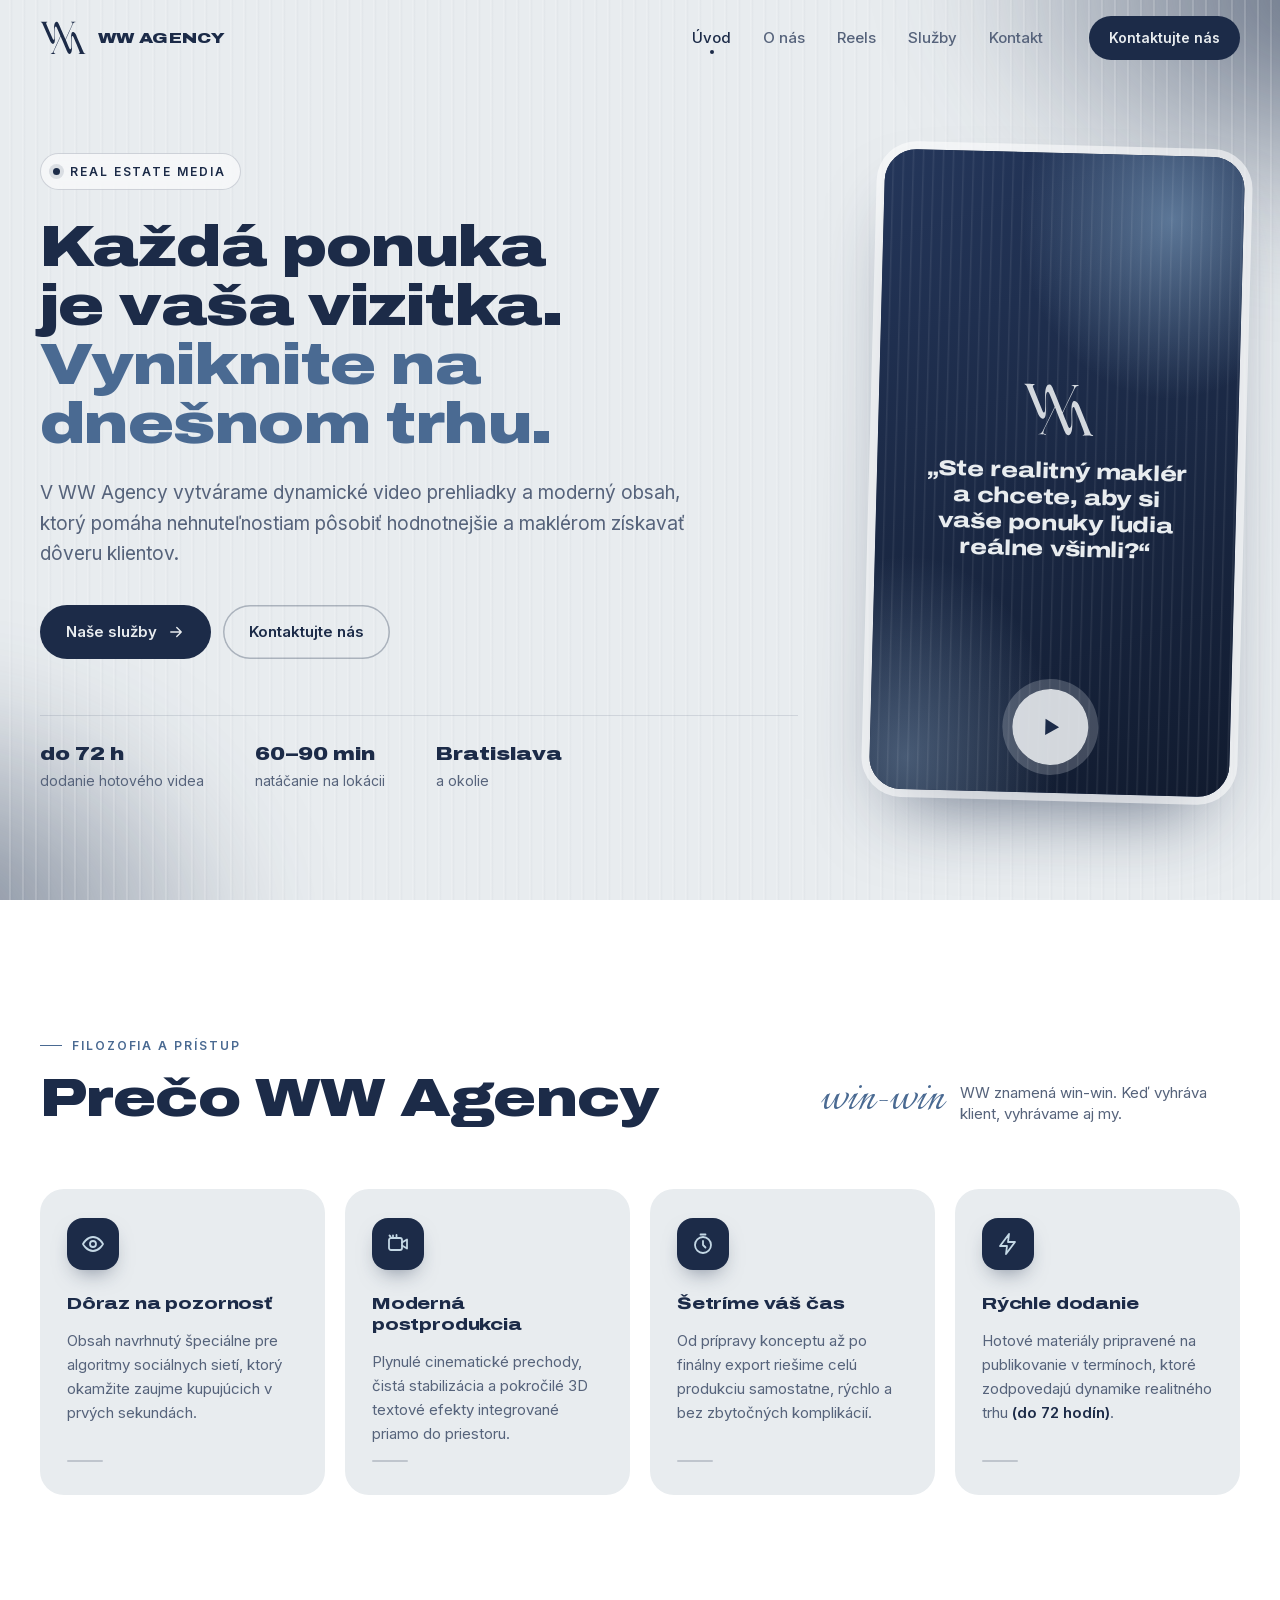
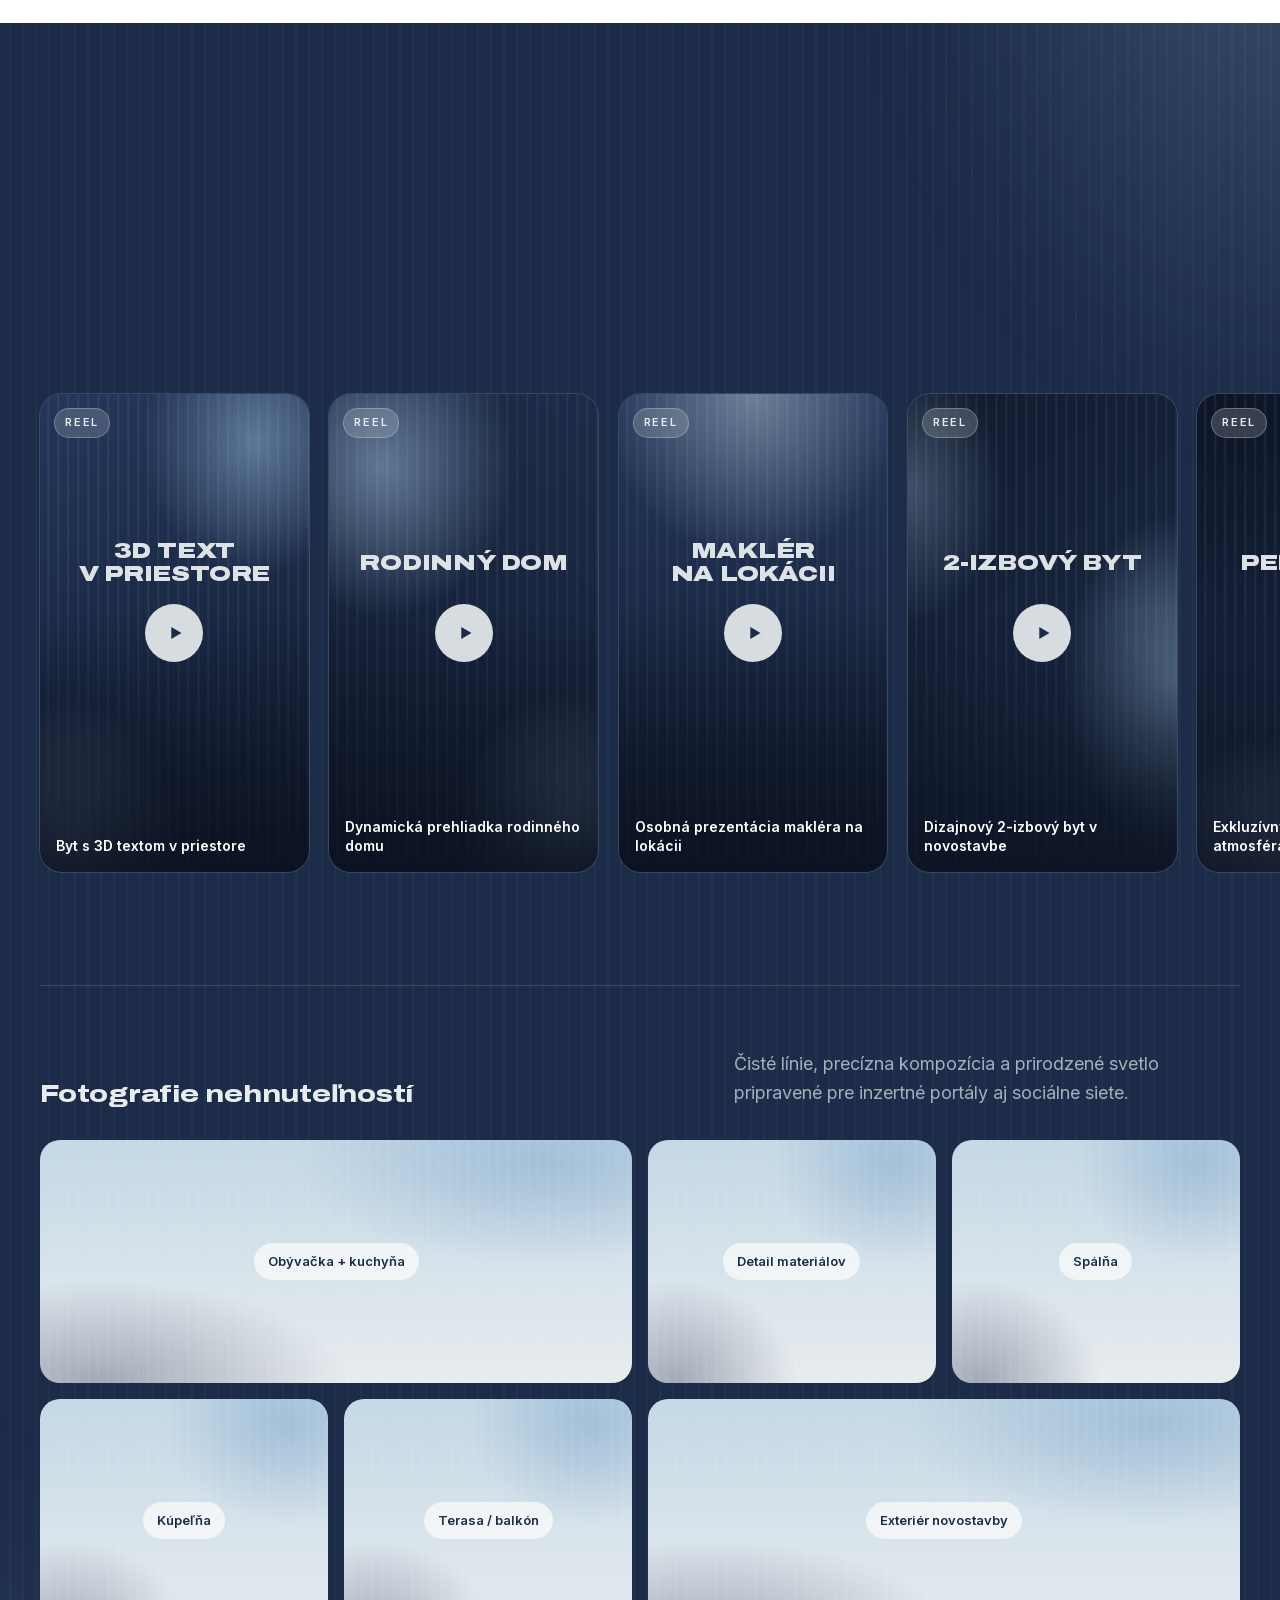
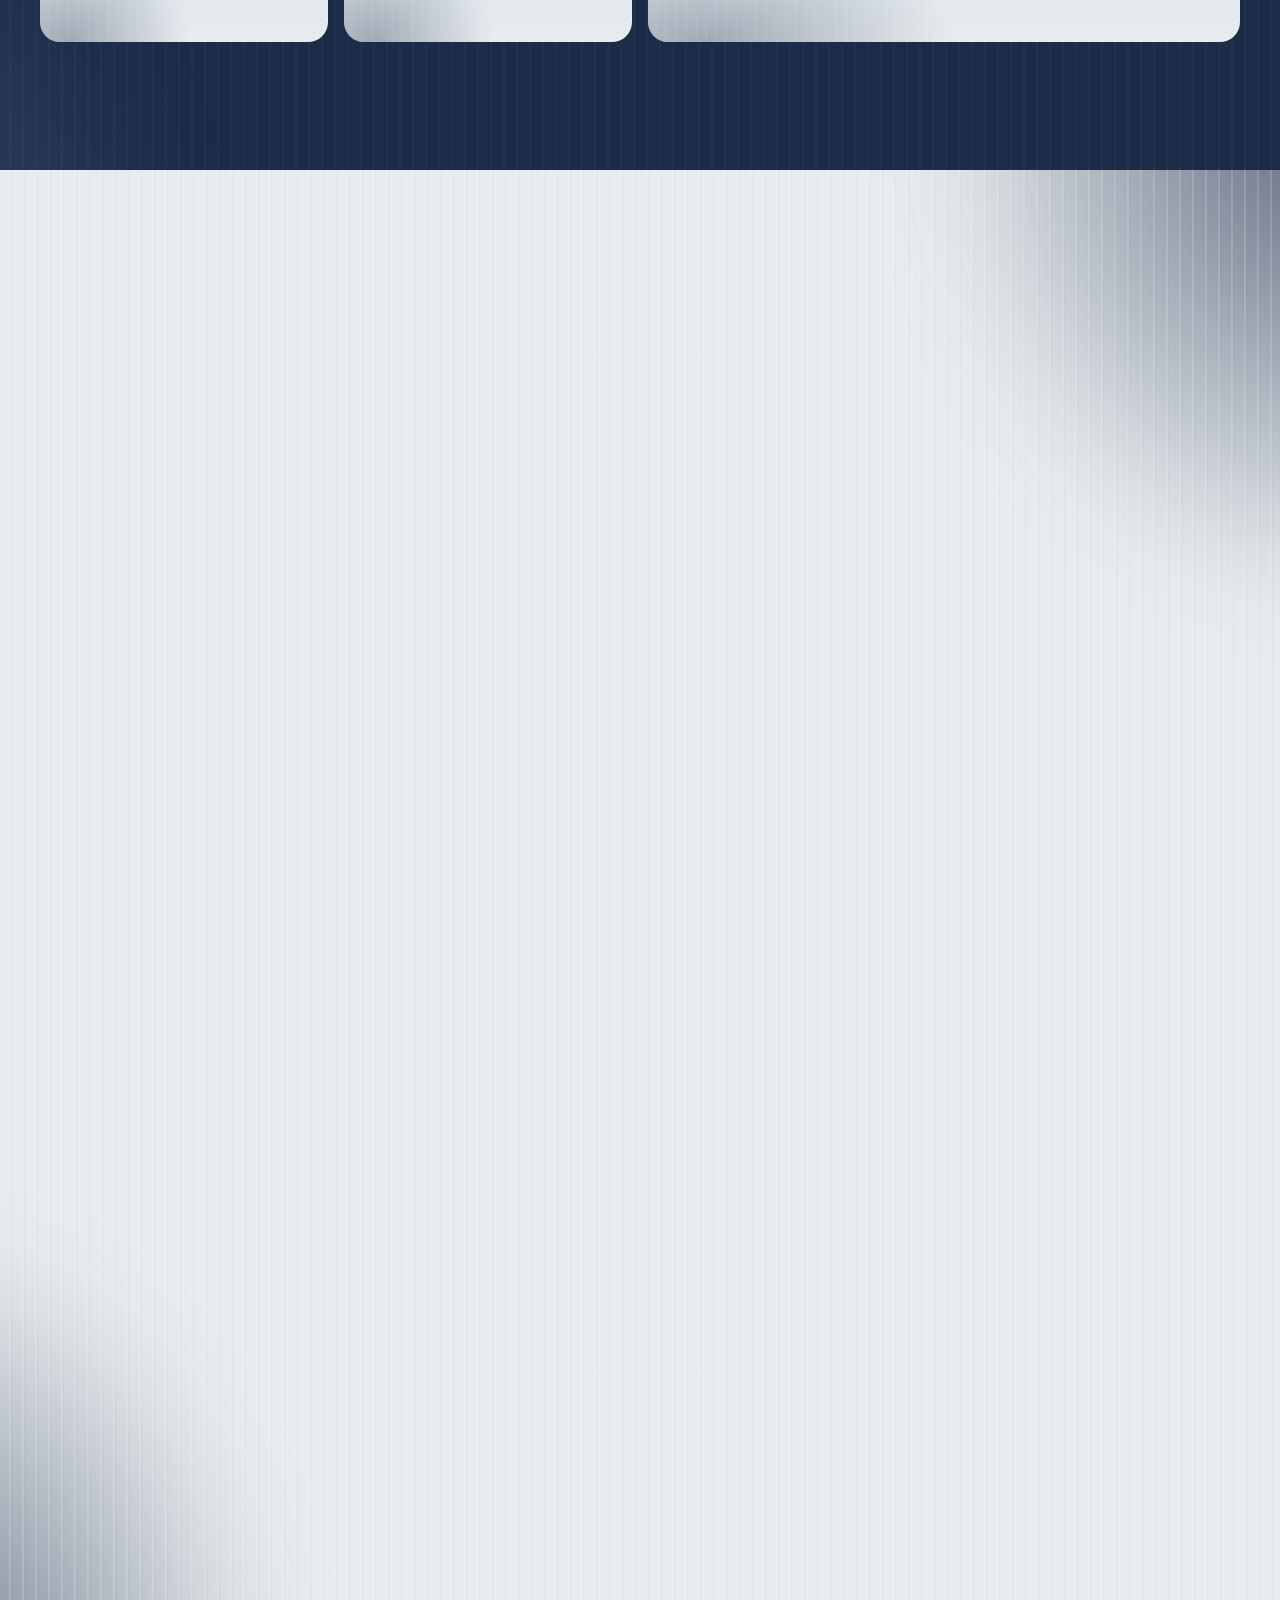
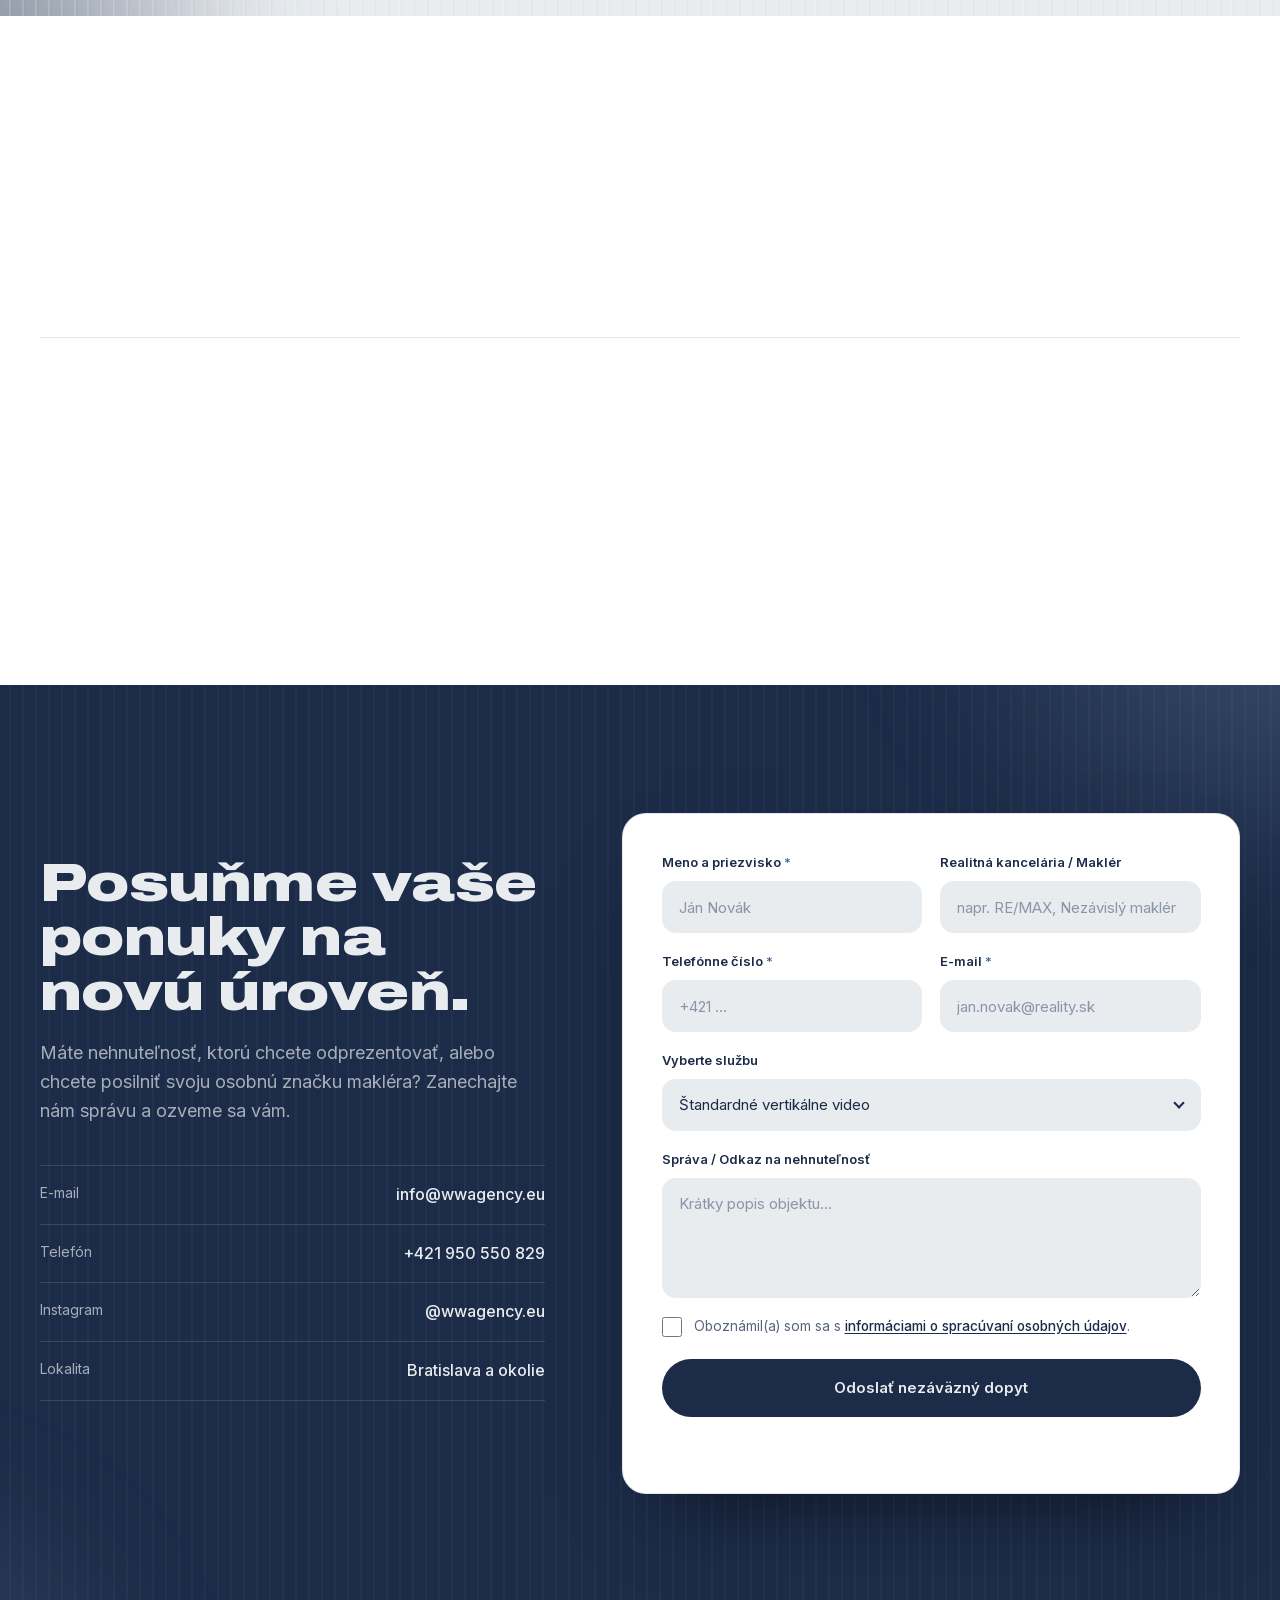
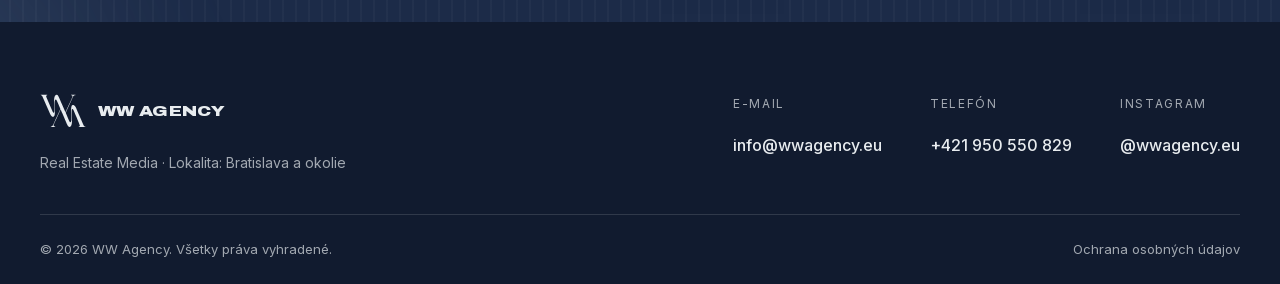
==== public/index.html @ 2aa58a81 "WW Agency website: one-page site for a real estate media studio" ====
<!doctype html>
<html lang="sk">
<head>
  <meta charset="utf-8">
  <meta name="viewport" content="width=device-width, initial-scale=1">
  <title>WW Agency — video prehliadky a fotografie nehnuteľností | Bratislava</title>
  <meta name="description" content="Dynamické vertikálne video prehliadky, Reels a profesionálna fotografia nehnuteľností pre realitných maklérov. Bratislava a okolie, dodanie do 72 hodín.">
  <link rel="canonical" href="https://wwagency.eu/">
  <meta name="theme-color" content="#1C2B48">

  <meta property="og:type" content="website">
  <meta property="og:locale" content="sk_SK">
  <meta property="og:site_name" content="WW Agency">
  <meta property="og:title" content="WW Agency — Real Estate Media">
  <meta property="og:description" content="Každá ponuka je vaša vizitka. Vyniknite na dnešnom trhu.">
  <meta property="og:url" content="https://wwagency.eu/">
  <!-- <meta property="og:image" content="https://wwagency.eu/assets/og-image.jpg"> -->

  <link rel="icon" href="assets/favicon.svg" type="image/svg+xml">

  <link rel="preload" href="fonts/archivo-latin.woff2" as="font" type="font/woff2" crossorigin>
  <link rel="preload" href="fonts/inter-latin.woff2" as="font" type="font/woff2" crossorigin>
  <link rel="stylesheet" href="css/fonts.css">
  <link rel="stylesheet" href="css/style.css">
  <script>document.documentElement.classList.add('js')</script>

  <script type="application/ld+json">
  {
    "@context": "https://schema.org",
    "@type": "ProfessionalService",
    "name": "WW Agency",
    "url": "https://wwagency.eu/",
    "email": "info@wwagency.eu",
    "telephone": "+421950550829",
    "areaServed": "Bratislava a okolie",
    "address": { "@type": "PostalAddress", "addressLocality": "Bratislava", "addressCountry": "SK" },
    "sameAs": ["https://www.instagram.com/wwagency.eu/"]
  }
  </script>
</head>
<body>
  <svg width="0" height="0" style="position:absolute" aria-hidden="true">
    <symbol id="logo" viewBox="158 468 357 262"><path fill="currentColor" d="M162.641 473.192C168.22 473.174 213.149 472.294 215.073 474.163C212.877 478.06 201.959 477.78 206.94 489.64C223.452 528.96 240.158 568.25 257.499 607.213C262.738 618.984 268.389 611.545 269.041 602.915C270.554 574.551 266.311 546.205 267.384 517.805C268.083 504.556 269.143 470.731 289.469 473.455C298.729 474.695 306.418 495.911 309.913 503.665C313.243 511.054 316.631 519.284 319.851 526.77L355.623 609.017C364.058 592.216 371.829 572.255 380.18 554.976C389.331 534.8 399.286 514.95 407.746 494.474C415.758 475.083 403.929 480.107 397.013 475.081L396.892 473.906C398.218 472.768 429.431 472.835 432.842 473.345L433.282 474.652C431.813 478.199 426.139 476.139 422.573 478.61C415.278 483.668 412.351 492.787 408.717 500.674L395.587 529.289C382.895 556.957 369.572 585.27 357.47 613.11C363.589 627.579 369.812 642.001 376.138 656.383C379.644 664.487 382.762 673.152 386.792 680.988C387.665 682.687 388.74 684.427 390.3 685.583C391.296 686.325 392.484 686.704 393.723 686.482C398.639 685.601 400.739 677.339 401.333 673.257C405.312 645.942 392.873 576.62 405.171 557.099C406.726 554.63 408.928 552.713 411.849 552.141C418.816 550.777 426.027 556.933 429.926 562.019C437.83 572.327 443.165 588.026 448.47 600.041L478.553 668.568C484.636 682.652 490.437 696.742 497.046 710.586C501.175 719.233 506.296 717.09 510.812 721.102L510.285 722.795L508.634 723.151C502.635 723.163 460.269 723.648 458.357 722.462L458.131 721.464C459.513 719.56 463.48 719.093 466.201 716.594C467.057 714.702 467.314 713.114 467.193 711.053C466.803 704.356 422.495 602.185 416.634 590.17C415.326 587.489 413.846 584.578 411.572 582.599C406.58 581.869 404.9 588.026 404.622 591.954C402.579 620.864 407.383 649.93 406.2 678.921C405.689 691.451 404.71 713.949 392.864 721.411C385.543 726.024 377.44 720.144 373.869 713.75C367.701 703.439 363.279 691.796 358.489 680.667L331.347 617.402C327.851 609.361 322.084 594.979 318.101 587.592L317.815 587.066C306.381 614.307 292.923 640.711 280.949 667.897C275.577 680.089 264.891 698.715 263.685 712.262C262.935 720.67 274.864 718.416 277.128 720.424L277.17 721.931C275.531 723.572 272.776 723.466 270.622 723.169C265.937 722.521 242.491 724.389 239.901 721.978L240.421 720.646C243.231 718.673 247.341 719.21 249.914 717.89C257.793 713.856 262.466 700.706 265.907 693.116L278.443 665.561L316.378 583.167C308.176 563.45 298.979 543.505 290.574 523.804C288.542 519.041 285.665 510.185 280.169 509.368C259.91 515.89 283.492 619.533 268.797 638.264C262.179 646.696 257.912 646.544 248.685 639.269C238.531 631.269 233.645 615.218 228.278 603.674C209.837 564.022 193.659 523.062 175.076 483.54C172.213 477.444 163.67 478.208 162.641 473.192Z"/></symbol>
  </svg>

  <a class="skip-link" href="#main">Preskočiť na obsah</a>

  <!-- 1. Header -->
  <header class="header" data-header>
    <div class="container header__inner">
      <a class="brand" href="#uvod" aria-label="WW Agency — na začiatok">
        <svg class="brand__mark" aria-hidden="true"><use href="#logo"/></svg>
        <span class="brand__name">WW Agency</span>
      </a>

      <nav class="nav" id="nav" aria-label="Hlavná navigácia" data-nav>
        <ul class="nav__list">
          <li><a class="nav__link" href="#uvod">Úvod</a></li>
          <li><a class="nav__link" href="#o-nas">O nás</a></li>
          <li><a class="nav__link" href="#reels">Reels</a></li>
          <li><a class="nav__link" href="#sluzby">Služby</a></li>
          <li><a class="nav__link" href="#kontakt">Kontakt</a></li>
        </ul>
        <a class="btn btn--primary nav__cta-mobile" href="#kontakt">Kontaktujte nás</a>
      </nav>

      <a class="btn btn--primary btn--sm header__cta" href="#kontakt">Kontaktujte nás</a>

      <button class="burger" type="button" aria-controls="nav" aria-expanded="false" aria-label="Otvoriť menu" data-burger>
        <span></span><span></span>
      </button>
    </div>
  </header>

  <main id="main">

    <!-- 2. Hero + Video -->
    <section class="hero section--glass" id="uvod">
      <div class="container hero__grid">
        <div class="hero__content">
          <span class="badge reveal">Real Estate Media</span>
          <h1 class="hero__title reveal">Každá ponuka je vaša vizitka. <span class="hero__title-accent">Vyniknite na dnešnom trhu.</span></h1>
          <p class="hero__lead reveal">V WW Agency vytvárame dynamické video prehliadky a moderný obsah, ktorý pomáha nehnuteľnostiam pôsobiť hodnotnejšie a maklérom získavať dôveru klientov.</p>
          <div class="hero__actions reveal">
            <a class="btn btn--primary" href="#sluzby">Naše služby
              <svg class="btn__icon" viewBox="0 0 24 24" aria-hidden="true"><path d="M5 12h14M13 6l6 6-6 6"/></svg>
            </a>
            <a class="btn btn--ghost" href="#kontakt">Kontaktujte nás</a>
          </div>
          <ul class="hero__facts reveal">
            <li><strong>do 72 h</strong><span>dodanie hotového videa</span></li>
            <li><strong>60–90 min</strong><span>natáčanie na lokácii</span></li>
            <li><strong>Bratislava</strong><span>a okolie</span></li>
          </ul>
        </div>

        <div class="hero__media reveal">
          <div class="phone-frame" data-hero-video>
            <!-- Vložte hotové video: assets/video/hero.mp4 (+ obrázok assets/video/hero-poster.jpg) -->
            <video class="phone-frame__video" src="assets/video/hero.mp4" poster="assets/video/hero-poster.jpg" playsinline loop muted preload="metadata"></video>
            <div class="phone-frame__placeholder ph ph--dark" aria-hidden="true">
              <svg class="ph__logo"><use href="#logo"/></svg>
              <p class="ph__hook">„Ste realitný maklér a chcete, aby si vaše ponuky ľudia reálne všimli?“</p>
            </div>
            <button class="play-btn" type="button" aria-label="Prehrať video" data-play>
              <svg viewBox="0 0 24 24" aria-hidden="true"><path class="i-play" d="M8 5.5v13l11-6.5z"/><path class="i-pause" d="M7 5h3.5v14H7zM13.5 5H17v14h-3.5z"/></svg>
            </button>
            <button class="sound-btn" type="button" aria-label="Zapnúť zvuk" aria-pressed="false" data-sound>
              <svg viewBox="0 0 24 24" aria-hidden="true"><path d="M4 9.5h3.5L12 5.5v13l-4.5-4H4z"/><path class="i-on" d="M15.5 9a4 4 0 0 1 0 6M18 6.5a7.5 7.5 0 0 1 0 11"/><path class="i-off" d="M16 9.5l5 5M21 9.5l-5 5"/></svg>
              <span class="sound-btn__label">Zvuk</span>
            </button>
          </div>
        </div>
      </div>
    </section>

    <!-- 3. Prečo WW Agency -->
    <section class="section why" id="o-nas">
      <div class="container">
        <div class="section-head section-head--split">
          <div>
            <span class="eyebrow reveal">Filozofia a prístup</span>
            <h2 class="h2 reveal">Prečo WW Agency</h2>
          </div>
          <p class="why__motto reveal"><span class="script">win-win</span> WW znamená win-win. Keď vyhráva klient, vyhrávame aj my.</p>
        </div>

        <div class="why__grid">
          <article class="card why-card reveal">
            <span class="icon-tile" aria-hidden="true">
              <svg viewBox="0 0 24 24"><path d="M2 12s3.6-7 10-7 10 7 10 7-3.6 7-10 7S2 12 2 12z"/><circle cx="12" cy="12" r="3"/></svg>
            </span>
            <h3 class="h4">Dôraz na pozornosť</h3>
            <p>Obsah navrhnutý špeciálne pre algoritmy sociálnych sietí, ktorý okamžite zaujme kupujúcich v prvých sekundách.</p>
          </article>
          <article class="card why-card reveal">
            <span class="icon-tile" aria-hidden="true">
              <svg viewBox="0 0 24 24"><rect x="3" y="6" width="13" height="12" rx="2"/><path d="M16 10.5l5-3v9l-5-3"/><path d="M7 3.5v1M10.5 3v1.5M3.5 3.5l1 1"/></svg>
            </span>
            <h3 class="h4">Moderná postprodukcia</h3>
            <p>Plynulé cinematické prechody, čistá stabilizácia a pokročilé 3D textové efekty integrované priamo do priestoru.</p>
          </article>
          <article class="card why-card reveal">
            <span class="icon-tile" aria-hidden="true">
              <svg viewBox="0 0 24 24"><circle cx="12" cy="13" r="8"/><path d="M12 9v4l2.5 2.5M9.5 2.5h5"/></svg>
            </span>
            <h3 class="h4">Šetríme váš čas</h3>
            <p>Od prípravy konceptu až po finálny export riešime celú produkciu samostatne, rýchlo a bez zbytočných komplikácií.</p>
          </article>
          <article class="card why-card reveal">
            <span class="icon-tile" aria-hidden="true">
              <svg viewBox="0 0 24 24"><path d="M13 2 4 14h7l-1 8 9-12h-7z"/></svg>
            </span>
            <h3 class="h4">Rýchle dodanie</h3>
            <p>Hotové materiály pripravené na publikovanie v termínoch, ktoré zodpovedajú dynamike realitného trhu <strong>(do&nbsp;72&nbsp;hodín)</strong>.</p>
          </article>
        </div>
      </div>
    </section>

    <!-- 4. Ukážky prác: Reels + Fotografie -->
    <section class="section section--dark works" id="reels">
      <div class="container">
        <div class="section-head section-head--split">
          <div>
            <span class="eyebrow reveal">Ukážky prác</span>
            <h2 class="h2 reveal">Reels</h2>
            <p class="lead reveal">Krátke vertikálne formáty pre Instagram, TikTok a YouTube Shorts, ktoré generujú reálne zhliadnutia a dopyty.</p>
          </div>
          <div class="carousel-ctrl reveal">
            <span class="carousel-ctrl__count" aria-live="polite"><b data-reel-current>01</b> / <span data-reel-total>05</span></span>
            <button class="round-btn" type="button" aria-label="Predchádzajúce video" data-reel-prev>
              <svg viewBox="0 0 24 24" aria-hidden="true"><path d="M15 6l-6 6 6 6"/></svg>
            </button>
            <button class="round-btn" type="button" aria-label="Ďalšie video" data-reel-next>
              <svg viewBox="0 0 24 24" aria-hidden="true"><path d="M9 6l6 6-6 6"/></svg>
            </button>
          </div>
        </div>
      </div>

      <!-- Video: assets/reels/reel-N.mp4, náhľad: assets/reels/reel-N.jpg -->
      <div class="reels" data-reels>
        <ul class="reels__track" data-reel-track>
          <li class="reel">
            <button class="reel__btn" type="button" data-video="assets/reels/reel-1.mp4" data-title="Byt s 3D textom v priestore">
              <img class="reel__img media-img" src="assets/reels/reel-1.jpg" alt="" loading="lazy">
              <span class="ph ph--dark ph--v1" aria-hidden="true"><span class="ph__title">3D text v&nbsp;priestore</span></span>
              <span class="reel__badge">Reel</span>
              <span class="reel__play" aria-hidden="true"><svg viewBox="0 0 24 24"><path d="M8 5.5v13l11-6.5z"/></svg></span>
              <span class="reel__title">Byt s 3D textom v priestore</span>
            </button>
          </li>
          <li class="reel">
            <button class="reel__btn" type="button" data-video="assets/reels/reel-2.mp4" data-title="Dynamická prehliadka rodinného domu">
              <img class="reel__img media-img" src="assets/reels/reel-2.jpg" alt="" loading="lazy">
              <span class="ph ph--dark ph--v2" aria-hidden="true"><span class="ph__title">Rodinný dom</span></span>
              <span class="reel__badge">Reel</span>
              <span class="reel__play" aria-hidden="true"><svg viewBox="0 0 24 24"><path d="M8 5.5v13l11-6.5z"/></svg></span>
              <span class="reel__title">Dynamická prehliadka rodinného domu</span>
            </button>
          </li>
          <li class="reel">
            <button class="reel__btn" type="button" data-video="assets/reels/reel-3.mp4" data-title="Osobná prezentácia makléra na lokácii">
              <img class="reel__img media-img" src="assets/reels/reel-3.jpg" alt="" loading="lazy">
              <span class="ph ph--dark ph--v3" aria-hidden="true"><span class="ph__title">Maklér na lokácii</span></span>
              <span class="reel__badge">Reel</span>
              <span class="reel__play" aria-hidden="true"><svg viewBox="0 0 24 24"><path d="M8 5.5v13l11-6.5z"/></svg></span>
              <span class="reel__title">Osobná prezentácia makléra na lokácii</span>
            </button>
          </li>
          <li class="reel">
            <button class="reel__btn" type="button" data-video="assets/reels/reel-4.mp4" data-title="Dizajnový 2-izbový byt v novostavbe">
              <img class="reel__img media-img" src="assets/reels/reel-4.jpg" alt="" loading="lazy">
              <span class="ph ph--dark ph--v4" aria-hidden="true"><span class="ph__title">2-izbový byt</span></span>
              <span class="reel__badge">Reel</span>
              <span class="reel__play" aria-hidden="true"><svg viewBox="0 0 24 24"><path d="M8 5.5v13l11-6.5z"/></svg></span>
              <span class="reel__title">Dizajnový 2-izbový byt v novostavbe</span>
            </button>
          </li>
          <li class="reel">
            <button class="reel__btn" type="button" data-video="assets/reels/reel-5.mp4" data-title="Exkluzívny penthouse — večerná atmosféra">
              <img class="reel__img media-img" src="assets/reels/reel-5.jpg" alt="" loading="lazy">
              <span class="ph ph--dark ph--v5" aria-hidden="true"><span class="ph__title">Penthouse</span></span>
              <span class="reel__badge">Reel</span>
              <span class="reel__play" aria-hidden="true"><svg viewBox="0 0 24 24"><path d="M8 5.5v13l11-6.5z"/></svg></span>
              <span class="reel__title">Exkluzívny penthouse — večerná atmosféra</span>
            </button>
          </li>
        </ul>
      </div>

      <div class="container">
        <div class="photos" id="fotografie">
          <div class="photos__head">
            <h3 class="h3 reveal">Fotografie nehnuteľností</h3>
            <p class="lead reveal">Čisté línie, precízna kompozícia a prirodzené svetlo pripravené pre inzertné portály aj sociálne siete.</p>
          </div>

          <!-- Fotky: assets/photos/photo-N.jpg -->
          <ul class="photos__grid">
            <li class="photo photo--wide reveal">
              <button class="photo__btn" type="button" data-photo="0" aria-label="Zväčšiť: Obývačka spojená s kuchyňou">
                <img class="media-img" src="assets/photos/photo-1.jpg" alt="Otvorená obývačka spojená s kuchyňou" loading="lazy">
                <span class="ph ph--light" aria-hidden="true"><span class="ph__label">Obývačka + kuchyňa</span></span>
              </button>
            </li>
            <li class="photo reveal">
              <button class="photo__btn" type="button" data-photo="1" aria-label="Zväčšiť: Detail prémiových materiálov">
                <img class="media-img" src="assets/photos/photo-2.jpg" alt="Detail prémiových materiálov — kuchynská doska, dizajnová batéria" loading="lazy">
                <span class="ph ph--light" aria-hidden="true"><span class="ph__label">Detail materiálov</span></span>
              </button>
            </li>
            <li class="photo reveal">
              <button class="photo__btn" type="button" data-photo="2" aria-label="Zväčšiť: Spálňa">
                <img class="media-img" src="assets/photos/photo-3.jpg" alt="Spálňa s mäkkým večerným svetlom" loading="lazy">
                <span class="ph ph--light" aria-hidden="true"><span class="ph__label">Spálňa</span></span>
              </button>
            </li>
            <li class="photo reveal">
              <button class="photo__btn" type="button" data-photo="3" aria-label="Zväčšiť: Kúpeľňa">
                <img class="media-img" src="assets/photos/photo-4.jpg" alt="Kúpeľňa s dôrazom na čistotu a atmosféru" loading="lazy">
                <span class="ph ph--light" aria-hidden="true"><span class="ph__label">Kúpeľňa</span></span>
              </button>
            </li>
            <li class="photo reveal">
              <button class="photo__btn" type="button" data-photo="4" aria-label="Zväčšiť: Terasa s výhľadom">
                <img class="media-img" src="assets/photos/photo-5.jpg" alt="Terasa s výhľadom na okolie" loading="lazy">
                <span class="ph ph--light" aria-hidden="true"><span class="ph__label">Terasa / balkón</span></span>
              </button>
            </li>
            <li class="photo photo--wide reveal">
              <button class="photo__btn" type="button" data-photo="5" aria-label="Zväčšiť: Exteriér novostavby">
                <img class="media-img" src="assets/photos/photo-6.jpg" alt="Exteriér a architektúra novostavby" loading="lazy">
                <span class="ph ph--light" aria-hidden="true"><span class="ph__label">Exteriér novostavby</span></span>
              </button>
            </li>
          </ul>
        </div>
      </div>
    </section>

    <!-- 5. Naše služby -->
    <section class="section section--glass services" id="sluzby">
      <div class="container">
        <div class="section-head">
          <span class="eyebrow reveal">Služby</span>
          <h2 class="h2 reveal">Naše služby</h2>
        </div>

        <div class="services__grid">
          <article class="card service reveal">
            <div class="service__top">
              <span class="service__num">01</span>
              <h3 class="h3">Štandardné vertikálne video</h3>
            </div>
            <p class="service__fit"><span>Vhodné pre</span> Menšie byty, 1- až 3-izbové nehnuteľnosti, štartovacie bývanie a rýchly predaj.</p>
            <p>Svieža, plynulá a moderná video prehliadka vo vertikálnom formáte. Zameriavame sa na čisté zábery, prirodzené svetlo a dynamický strih, ktorý priestor ukáže prehľadne a bez zbytočného naťahovania. Skvelá voľba pre pravidelný obsah a rýchle zaujatie záujemcov na sociálnych sieťach (Reels / Shorts / TikTok).</p>
            <p class="service__result"><span>Výsledok</span> Jasná, profesionálna prezentácia, ktorá pôsobí podstatne lepšie ako bežné video z telefónu.</p>
            <a class="service__cta" href="#kontakt" data-service="Štandardné vertikálne video">Mám záujem
              <svg viewBox="0 0 24 24" aria-hidden="true"><path d="M5 12h14M13 6l6 6-6 6"/></svg>
            </a>
          </article>

          <article class="card service service--featured reveal">
            <div class="service__top">
              <span class="service__num">02</span>
              <h3 class="h3">Premium vertikálne video</h3>
            </div>
            <p class="service__fit"><span>Vhodné pre</span> Prémiové byty, rodinné domy, novostavby, vily a dizajnové nehnuteľnosti, ktoré potrebujú vyniknúť.</p>
            <p>Prezentácia novej generácie pre objekty, kde rozhoduje atmosféra, detail a silný prvý dojem. Kladieme dôraz na precíznu filmovú kompozíciu, prácu so svetlom a pokročilú postprodukciu, ktorá prirodzene zvýrazní architektúru aj hodnotné materiály. Výsledkom nie je len obyčajná prehliadka izieb, ale ucelený vizuálny zážitok, ktorý v divákovi vyvolá emóciu a pocit prémiového bývania.</p>
            <p class="service__result"><span>Výsledok</span> Vizuál, ktorý okamžite zvyšuje vnímanú hodnotu samotnej nehnuteľnosti a posilňuje vašu povesť makléra, ktorý predáva na najvyššej úrovni.</p>
            <a class="service__cta" href="#kontakt" data-service="Premium vertikálne video s 3D efektmi">Mám záujem
              <svg viewBox="0 0 24 24" aria-hidden="true"><path d="M5 12h14M13 6l6 6-6 6"/></svg>
            </a>
          </article>

          <article class="card service reveal">
            <div class="service__top">
              <span class="service__num">03</span>
              <h3 class="h3">Profesionálna fotografia nehnuteľností</h3>
            </div>
            <p>Prvý kontakt záujemcu s vašou ponukou prebieha cez fotografie. Dbáme na čisté línie, prirodzené svetlo a reálne farby, vďaka ktorým priestor pôsobí vzdušne, priestranne a lákavo. Zábery cielene vyzdvihujú prednosti dispozície, zastavia pozornosť pri scrollovaní na inzertných portáloch a motivujú záujemcov dohodnúť si osobnú obhliadku.</p>
            <a class="service__cta" href="#kontakt" data-service="Profesionálna fotografia">Mám záujem
              <svg viewBox="0 0 24 24" aria-hidden="true"><path d="M5 12h14M13 6l6 6-6 6"/></svg>
            </a>
          </article>

          <article class="card service reveal">
            <div class="service__top">
              <span class="service__num">04</span>
              <h3 class="h3">Osobná prezentácia a branding makléra</h3>
            </div>
            <p>Ľudia nekupujú nehnuteľnosti len na základe parametrov, ale vyberajú si človeka, ktorému dôverujú. Vytvárame promo videá a moderné expertné Reels, ktoré zrozumiteľne ukazujú vaše skúsenosti, výsledky a profesionálny prístup k práci. Pomôžeme vám s témami, štruktúrou aj prirodzeným vystupovaním pred kamerou tak, aby si vás majitelia zapamätali a sami vás oslovovali s predajom.</p>
            <a class="service__cta" href="#kontakt" data-service="Osobná prezentácia makléra">Mám záujem
              <svg viewBox="0 0 24 24" aria-hidden="true"><path d="M5 12h14M13 6l6 6-6 6"/></svg>
            </a>
          </article>
        </div>
      </div>
    </section>

    <!-- 6. Ako prebieha spolupráca -->
    <section class="section process" id="spolupraca">
      <div class="container">
        <div class="section-head">
          <span class="eyebrow reveal">3 jednoduché kroky</span>
          <h2 class="h2 reveal">Ako prebieha spolupráca</h2>
        </div>

        <ol class="steps">
          <li class="step reveal">
            <span class="step__num">01</span>
            <h3 class="h4">Dohodnutie termínu a&nbsp;konceptu</h3>
            <p>Prejdeme základné informácie o nehnuteľnosti a vyberieme najvhodnejší formát videa.</p>
          </li>
          <li class="step reveal">
            <span class="step__num">02</span>
            <h3 class="h4">Rýchle natáčanie na lokácii</h3>
            <p>Na mieste pracujeme samostatne a efektívne s profesionálnou technikou. Bežné natáčanie trvá približne 60–90 minút.</p>
            <span class="chip">60–90 min</span>
          </li>
          <li class="step reveal">
            <span class="step__num">03</span>
            <h3 class="h4">Dodanie hotových výstupov</h3>
            <p>Do 72 hodín vám odošleme hotové video pripravené na okamžité zverejnenie na sociálnych sieťach a inzertných portáloch.</p>
            <span class="chip">do 72 h</span>
          </li>
        </ol>
      </div>
    </section>

    <!-- 7. Kontaktný formulár -->
    <section class="section section--dark contact" id="kontakt">
      <div class="container contact__grid">
        <div class="contact__intro">
          <span class="eyebrow reveal">Kontakt</span>
          <h2 class="h2 reveal">Posuňme vaše ponuky na novú úroveň.</h2>
          <p class="lead reveal">Máte nehnuteľnosť, ktorú chcete odprezentovať, alebo chcete posilniť svoju osobnú značku makléra? Zanechajte nám správu a ozveme sa vám.</p>

          <ul class="contact__direct reveal">
            <li><span>E-mail</span><a href="mailto:info@wwagency.eu">info@wwagency.eu</a></li>
            <li><span>Telefón</span><a href="tel:+421950550829">+421 950 550 829</a></li>
            <li><span>Instagram</span><a href="https://www.instagram.com/wwagency.eu/" target="_blank" rel="noopener">@wwagency.eu</a></li>
            <li><span>Lokalita</span>Bratislava a okolie</li>
          </ul>
        </div>

        <!--
          Odosielanie dopytov na e-mail cez Web3Forms:
          1) na https://web3forms.com zadajte e-mail, kam majú chodiť dopyty → príde vám Access Key
          2) vložte ho do data-access-key nižšie (kľúč je verejný, môže byť v HTML)
          Formspree: data-endpoint="https://formspree.io/f/VAS_ID", data-access-key nechajte prázdny.
          Kým kľúč chýba, tlačidlo otvorí e-mailový klient (data-mailto).
        -->
        <form class="form card reveal" data-form
              data-endpoint="https://api.web3forms.com/submit"
              data-access-key="29cfa54d-c68b-4e38-aece-8c58d4092453"
              data-mailto="info@wwagency.eu" novalidate>
          <!-- ochrana proti spamu (botom), ľudia pole nevidia -->
          <input class="hp" type="checkbox" name="botcheck" tabindex="-1" autocomplete="off" aria-hidden="true">
          <div class="form__row">
            <label class="field">
              <span class="field__label">Meno a priezvisko <i aria-hidden="true">*</i></span>
              <input type="text" name="meno" placeholder="Ján Novák" autocomplete="name" required>
              <span class="field__error">Zadajte meno a priezvisko.</span>
            </label>
            <label class="field">
              <span class="field__label">Realitná kancelária / Maklér</span>
              <input type="text" name="kancelaria" placeholder="napr. RE/MAX, Nezávislý maklér" autocomplete="organization">
            </label>
          </div>
          <div class="form__row">
            <label class="field">
              <span class="field__label">Telefónne číslo <i aria-hidden="true">*</i></span>
              <input type="tel" name="telefon" placeholder="+421 ..." autocomplete="tel" required pattern="[0-9+ \(\)\-]{9,}">
              <span class="field__error">Zadajte platné telefónne číslo.</span>
            </label>
            <label class="field">
              <span class="field__label">E-mail <i aria-hidden="true">*</i></span>
              <input type="email" name="email" placeholder="jan.novak@reality.sk" autocomplete="email" required>
              <span class="field__error">Zadajte platný e-mail.</span>
            </label>
          </div>
          <label class="field">
            <span class="field__label">Vyberte službu</span>
            <span class="select">
              <select name="sluzba" data-service-select>
                <option value="Štandardné vertikálne video">Štandardné vertikálne video</option>
                <option value="Premium vertikálne video s 3D efektmi">Premium vertikálne video s 3D efektmi</option>
                <option value="Profesionálna fotografia">Profesionálna fotografia</option>
                <option value="Osobná prezentácia makléra">Osobná prezentácia makléra</option>
              </select>
            </span>
          </label>
          <label class="field">
            <span class="field__label">Správa / Odkaz na nehnuteľnosť</span>
            <textarea name="sprava" rows="4" placeholder="Krátky popis objektu..."></textarea>
          </label>
          <label class="consent">
            <input type="checkbox" name="suhlas" required>
            <span>Oboznámil(a) som sa s <a href="ochrana-osobnych-udajov.html" target="_blank" rel="noopener">informáciami o spracúvaní osobných údajov</a>.</span>
          </label>
          <button class="btn btn--primary btn--block" type="submit" data-submit>Odoslať nezáväzný dopyt</button>
          <p class="form__status" role="status" data-status></p>

          <div class="form__success" data-success hidden>
            <span class="form__success-icon" aria-hidden="true">
              <svg viewBox="0 0 24 24"><path d="M5 12.5l4.5 4.5L19 7.5"/></svg>
            </span>
            <h3 class="h3" tabindex="-1" data-success-title>Ďakujeme!</h3>
            <p>Váš dopyt sme prijali a čoskoro sa vám ozveme.</p>
            <button class="btn btn--ghost" type="button" data-reset>Odoslať ďalší dopyt</button>
          </div>
        </form>
      </div>
    </section>
  </main>

  <!-- Footer -->
  <footer class="footer">
    <div class="container footer__inner">
      <div class="footer__brand">
        <a class="brand brand--light" href="#uvod">
          <svg class="brand__mark" aria-hidden="true"><use href="#logo"/></svg>
          <span class="brand__name">WW Agency</span>
        </a>
        <p class="footer__tag">Real Estate Media · Lokalita: Bratislava a okolie</p>
      </div>
      <ul class="footer__links">
        <li><span>E-mail</span><a href="mailto:info@wwagency.eu">info@wwagency.eu</a></li>
        <li><span>Telefón</span><a href="tel:+421950550829">+421 950 550 829</a></li>
        <li><span>Instagram</span><a href="https://www.instagram.com/wwagency.eu/" target="_blank" rel="noopener">@wwagency.eu</a></li>
      </ul>
    </div>
    <div class="container footer__bottom">
      <div class="footer__bottom-inner">
        <p>© 2026 WW Agency. Všetky práva vyhradené.</p>
        <a href="ochrana-osobnych-udajov.html">Ochrana osobných údajov</a>
      </div>
    </div>
  </footer>

  <!-- Lightbox / video modal -->
  <dialog class="modal" data-modal aria-label="Náhľad">
    <div class="modal__inner">
      <button class="modal__close round-btn" type="button" aria-label="Zavrieť" data-modal-close>
        <svg viewBox="0 0 24 24" aria-hidden="true"><path d="M6 6l12 12M18 6 6 18"/></svg>
      </button>
      <button class="modal__nav modal__nav--prev round-btn" type="button" aria-label="Predchádzajúca fotografia" data-modal-prev>
        <svg viewBox="0 0 24 24" aria-hidden="true"><path d="M15 6l-6 6 6 6"/></svg>
      </button>
      <figure class="modal__stage" data-modal-stage></figure>
      <button class="modal__nav modal__nav--next round-btn" type="button" aria-label="Ďalšia fotografia" data-modal-next>
        <svg viewBox="0 0 24 24" aria-hidden="true"><path d="M9 6l6 6-6 6"/></svg>
      </button>
    </div>
  </dialog>

  <script src="js/main.js" defer></script>
</body>
</html>
---- public/css/fonts.css ----
/* Self-hosted fonts (no requests to Google → GDPR-friendly).
   Archivo, Inter, Italianno — SIL Open Font License. Subsets: latin + latin-ext (Slovak). */

/* Archivo — latin-ext */
@font-face {
  font-family: 'Archivo';
  font-style: normal;
  font-weight: 500 900;
  font-stretch: 62% 125%;
  font-display: swap;
  src: url(../fonts/archivo-latin-ext.woff2) format('woff2');
  unicode-range: U+0100-02BA, U+02BD-02C5, U+02C7-02CC, U+02CE-02D7, U+02DD-02FF, U+0304, U+0308, U+0329, U+1D00-1DBF, U+1E00-1E9F, U+1EF2-1EFF, U+2020, U+20A0-20AB, U+20AD-20C4, U+2113, U+2C60-2C7F, U+A720-A7FF;
}

/* Archivo — latin */
@font-face {
  font-family: 'Archivo';
  font-style: normal;
  font-weight: 500 900;
  font-stretch: 62% 125%;
  font-display: swap;
  src: url(../fonts/archivo-latin.woff2) format('woff2');
  unicode-range: U+0000-00FF, U+0131, U+0152-0153, U+02BB-02BC, U+02C6, U+02DA, U+02DC, U+0304, U+0308, U+0329, U+2000-206F, U+20AC, U+2122, U+2191, U+2193, U+2212, U+2215, U+FEFF, U+FFFD;
}

/* Inter — latin-ext */
@font-face {
  font-family: 'Inter';
  font-style: normal;
  font-weight: 400 600;
  font-display: swap;
  src: url(../fonts/inter-latin-ext.woff2) format('woff2');
  unicode-range: U+0100-02BA, U+02BD-02C5, U+02C7-02CC, U+02CE-02D7, U+02DD-02FF, U+0304, U+0308, U+0329, U+1D00-1DBF, U+1E00-1E9F, U+1EF2-1EFF, U+2020, U+20A0-20AB, U+20AD-20C4, U+2113, U+2C60-2C7F, U+A720-A7FF;
}

/* Inter — latin */
@font-face {
  font-family: 'Inter';
  font-style: normal;
  font-weight: 400 600;
  font-display: swap;
  src: url(../fonts/inter-latin.woff2) format('woff2');
  unicode-range: U+0000-00FF, U+0131, U+0152-0153, U+02BB-02BC, U+02C6, U+02DA, U+02DC, U+0304, U+0308, U+0329, U+2000-206F, U+20AC, U+2122, U+2191, U+2193, U+2212, U+2215, U+FEFF, U+FFFD;
}

/* Italianno — latin-ext */
@font-face {
  font-family: 'Italianno';
  font-style: normal;
  font-weight: 400;
  font-display: swap;
  src: url(../fonts/italianno-latin-ext.woff2) format('woff2');
  unicode-range: U+0100-02BA, U+02BD-02C5, U+02C7-02CC, U+02CE-02D7, U+02DD-02FF, U+0304, U+0308, U+0329, U+1D00-1DBF, U+1E00-1E9F, U+1EF2-1EFF, U+2020, U+20A0-20AB, U+20AD-20C4, U+2113, U+2C60-2C7F, U+A720-A7FF;
}

/* Italianno — latin */
@font-face {
  font-family: 'Italianno';
  font-style: normal;
  font-weight: 400;
  font-display: swap;
  src: url(../fonts/italianno-latin.woff2) format('woff2');
  unicode-range: U+0000-00FF, U+0131, U+0152-0153, U+02BB-02BC, U+02C6, U+02DA, U+02DC, U+0304, U+0308, U+0329, U+2000-206F, U+20AC, U+2122, U+2191, U+2193, U+2212, U+2215, U+FEFF, U+FFFD;
}
---- public/css/style.css ----
/* =========================================================
   WW Agency — wwagency.eu
   Brand: palette & type from the Figma brand board
   ========================================================= */

:root {
  /* palette (Figma) */
  --navy: #1c2b48;
  --blue-300: #8eb1d1;
  --blue-200: #a7c7e7;
  --blue-100: #c4d8e5;
  --mist: #e8ecef;

  /* derived */
  --navy-950: #111b2f;
  --navy-800: #24365a;
  --blue-600: #4a6a92;       /* brand blue dark enough for text on mist */
  --white: #ffffff;
  --ink: var(--navy);
  --muted: #56637b;
  --line: rgba(28, 43, 72, 0.12);
  --on-dark: var(--mist);
  --on-dark-muted: rgba(232, 236, 239, 0.68);
  --line-dark: rgba(232, 236, 239, 0.14);
  --danger: #b4232f;

  /* type: Halvar Breitschrift → Archivo Expanded, Blauer Nue → Inter, Italianno */
  --font-display: "Archivo", "Arial Black", system-ui, sans-serif;
  --font-body: "Inter", system-ui, -apple-system, "Segoe UI", sans-serif;
  --font-script: "Italianno", cursive;

  --container: 1240px;
  --gutter: clamp(16px, 4vw, 40px);
  --radius-sm: 14px;
  --radius: 24px;
  --radius-lg: 32px;
  --header-h: 76px;
  --ease: cubic-bezier(0.22, 1, 0.36, 1);
  --shadow: 0 24px 60px -28px rgba(28, 43, 72, 0.45);
}

/* ---------- reset ---------- */
*, *::before, *::after { box-sizing: border-box; }
html { -webkit-text-size-adjust: 100%; scroll-behavior: smooth; scroll-padding-top: var(--header-h); }
body {
  margin: 0;
  font-family: var(--font-body);
  font-size: 16px;
  line-height: 1.6;
  color: var(--ink);
  background: var(--mist);
  -webkit-font-smoothing: antialiased;
  text-rendering: optimizeLegibility;
  overflow-x: hidden;
}
img, video, svg { display: block; max-width: 100%; }
a { color: inherit; text-decoration: none; }
button { font: inherit; color: inherit; background: none; border: 0; padding: 0; cursor: pointer; }
ul, ol { list-style: none; margin: 0; padding: 0; }
h1, h2, h3, h4, p, figure { margin: 0; }
input, select, textarea { font: inherit; color: inherit; }
:focus-visible { outline: 2px solid var(--blue-600); outline-offset: 3px; border-radius: 6px; }
.section--dark :focus-visible, .footer :focus-visible, .modal :focus-visible { outline-color: var(--blue-200); }

/* icons */
.btn__icon, .round-btn svg, .service__cta svg, .icon-tile svg, .modal svg, .sound-btn svg {
  fill: none; stroke: currentColor; stroke-width: 1.8; stroke-linecap: round; stroke-linejoin: round;
}

.skip-link {
  position: absolute; left: 16px; top: -60px; z-index: 100;
  background: var(--navy); color: var(--mist); padding: 10px 16px; border-radius: 10px;
}
.skip-link:focus { top: 12px; }

.container { width: 100%; max-width: calc(var(--container) + var(--gutter) * 2); margin-inline: auto; padding-inline: var(--gutter); }

/* ---------- type ---------- */
.h1, .h2, .h3, .h4, .hero__title, .brand__name, .service__num, .step__num, .ph__title, .ph__hook, .carousel-ctrl__count {
  font-family: var(--font-display);
  font-stretch: 125%;
  letter-spacing: -0.01em;
}
.h2 { font-size: clamp(2rem, 1.25rem + 2.6vw, 3.4rem); font-weight: 900; line-height: 1.02; }
.h3 { font-size: clamp(1.25rem, 1.05rem + 0.6vw, 1.55rem); font-weight: 800; line-height: 1.15; }
.h4 { font-size: 1.05rem; font-weight: 800; line-height: 1.25; }
.lead { font-size: clamp(1rem, 0.95rem + 0.25vw, 1.125rem); color: var(--muted); max-width: 58ch; }
.section--dark .lead { color: var(--on-dark-muted); }
.script { font-family: var(--font-script); font-weight: 400; letter-spacing: 0; }

.eyebrow {
  display: inline-flex; align-items: center; gap: 10px;
  font-size: 12px; font-weight: 600; letter-spacing: 0.16em; text-transform: uppercase;
  color: var(--blue-600); margin-bottom: 16px;
}
.eyebrow::before { content: ""; width: 22px; height: 1.5px; background: currentColor; }
.section--dark .eyebrow { color: var(--blue-200); }

.badge {
  display: inline-flex; align-items: center; gap: 10px;
  padding: 8px 14px 8px 12px; border-radius: 999px;
  border: 1px solid rgba(28, 43, 72, 0.18);
  background: rgba(255, 255, 255, 0.55);
  backdrop-filter: blur(8px); -webkit-backdrop-filter: blur(8px);
  font-size: 12px; font-weight: 600; letter-spacing: 0.16em; text-transform: uppercase;
}
.badge::before { content: ""; width: 7px; height: 7px; border-radius: 50%; background: var(--navy); box-shadow: 0 0 0 4px rgba(28, 43, 72, 0.12); }

.chip {
  display: inline-flex; align-items: center; height: 30px; padding: 0 12px; border-radius: 999px;
  background: var(--navy); color: var(--mist); font-size: 13px; font-weight: 600;
}

/* ---------- buttons ---------- */
.btn {
  --btn-bg: var(--navy); --btn-fg: var(--mist);
  display: inline-flex; align-items: center; justify-content: center; gap: 10px;
  height: 54px; padding: 0 26px; border-radius: 999px;
  background: var(--btn-bg); color: var(--btn-fg);
  font-weight: 600; font-size: 15px; white-space: nowrap;
  transition: transform 0.35s var(--ease), background-color 0.25s, color 0.25s, box-shadow 0.35s var(--ease);
}
.btn:hover { transform: translateY(-2px); box-shadow: 0 14px 30px -14px rgba(28, 43, 72, 0.7); }
.btn:active { transform: translateY(0); }
.btn--primary:hover { --btn-bg: var(--navy-800); }
.btn--ghost { --btn-bg: transparent; --btn-fg: var(--navy); box-shadow: inset 0 0 0 1.5px rgba(28, 43, 72, 0.3); }
.btn--ghost:hover { --btn-bg: rgba(255, 255, 255, 0.6); box-shadow: inset 0 0 0 1.5px var(--navy); }
.btn--sm { height: 44px; padding: 0 20px; font-size: 14px; }
.btn--block { width: 100%; }
.btn__icon { width: 18px; height: 18px; transition: transform 0.35s var(--ease); }
.btn:hover .btn__icon { transform: translateX(3px); }
.section--dark .btn--primary { --btn-bg: var(--mist); --btn-fg: var(--navy); }
.section--dark .btn--primary:hover { --btn-bg: var(--white); }
.section--dark .form .btn--primary { --btn-bg: var(--navy); --btn-fg: var(--mist); }
.section--dark .form .btn--primary:hover { --btn-bg: var(--navy-800); }

.round-btn {
  display: inline-grid; place-items: center; width: 48px; height: 48px; border-radius: 50%;
  border: 1.5px solid currentColor; opacity: 0.9;
  transition: background-color 0.25s, color 0.25s, opacity 0.25s, transform 0.3s var(--ease);
}
.round-btn svg { width: 20px; height: 20px; }
.round-btn:hover:not(:disabled) { background: var(--mist); color: var(--navy); border-color: var(--mist); }
.round-btn:disabled { opacity: 0.3; cursor: default; }

/* ---------- surfaces ---------- */
.section { position: relative; padding-block: clamp(80px, 10vw, 136px); }
.section--dark { background: var(--navy); color: var(--on-dark); isolation: isolate; overflow: hidden; overflow: clip; }
.section--glass { position: relative; isolation: isolate; overflow: hidden; overflow: clip; background: var(--mist); }

/* blurred navy blobs + ribbed glass texture (as on the Instagram posts).
   overflow: clip (not just hidden) so the oversized blobs never make the section scrollable from inside */
.section--glass::before, .section--dark::before {
  content: ""; position: absolute; inset: -10%; z-index: -2; pointer-events: none;
  background:
    radial-gradient(38% 42% at 96% 4%, rgba(28, 43, 72, 0.75), transparent 70%),
    radial-gradient(32% 40% at 4% 98%, rgba(28, 43, 72, 0.6), transparent 70%);
  filter: blur(50px);
}
.section--dark::before {
  background:
    radial-gradient(36% 40% at 92% 0%, rgba(142, 177, 209, 0.28), transparent 70%),
    radial-gradient(30% 36% at 0% 100%, rgba(167, 199, 231, 0.18), transparent 70%);
}
.section--glass::after, .section--dark::after {
  content: ""; position: absolute; inset: 0; z-index: -1; pointer-events: none;
  background: repeating-linear-gradient(90deg,
    rgba(255, 255, 255, 0) 0 9px,
    rgba(255, 255, 255, 0.32) 10px,
    rgba(28, 43, 72, 0.035) 11px,
    rgba(255, 255, 255, 0) 13px);
}
.section--dark::after { opacity: 0.18; }

.card {
  background: var(--white);
  border: 1px solid var(--line);
  border-radius: var(--radius);
}

.section-head { margin-bottom: clamp(36px, 5vw, 64px); }
.section-head .lead { margin-top: 16px; }
.section-head--split { display: flex; flex-wrap: wrap; align-items: flex-end; justify-content: space-between; gap: 24px 48px; }

/* ---------- header ---------- */
.header {
  position: fixed; inset: 0 0 auto; z-index: 50; height: var(--header-h);
  transition: background-color 0.3s, box-shadow 0.3s, backdrop-filter 0.3s;
}
.header.is-scrolled {
  background: rgba(232, 236, 239, 0.9);
  backdrop-filter: blur(16px) saturate(1.4); -webkit-backdrop-filter: blur(16px) saturate(1.4);
  box-shadow: 0 1px 0 var(--line);
}
.header__inner { height: 100%; display: flex; align-items: center; gap: 32px; }

.brand { display: inline-flex; align-items: center; gap: 12px; flex-shrink: 0; }
.brand__mark { width: 46px; height: 34px; color: var(--navy); }
.brand__name { font-weight: 900; font-size: 15px; letter-spacing: 0.02em; text-transform: uppercase; }
.brand--light .brand__mark, .brand--light { color: var(--mist); }

.nav { margin-left: auto; }
.nav__list { display: flex; gap: 4px; }
.nav__link {
  position: relative; display: inline-flex; align-items: center; height: 40px; padding: 0 14px; border-radius: 999px;
  font-size: 15px; font-weight: 500; color: var(--muted);
  transition: color 0.2s, background-color 0.2s;
}
.nav__link:hover { color: var(--navy); background: rgba(28, 43, 72, 0.06); }
.nav__link.is-active { color: var(--navy); }
.nav__link.is-active::after {
  content: ""; position: absolute; left: 50%; bottom: 4px; width: 4px; height: 4px; margin-left: -2px;
  border-radius: 50%; background: var(--navy);
}
.nav__cta-mobile { display: none; }

.burger { display: none; flex-shrink: 0; width: 48px; height: 48px; margin-left: auto; border-radius: 50%; position: relative; }
.burger span {
  position: absolute; left: 14px; right: 14px; height: 2px; border-radius: 2px; background: var(--navy);
  transition: transform 0.35s var(--ease), top 0.35s var(--ease);
}
.burger span:first-child { top: 19px; }
.burger span:last-child { top: 27px; }
.burger[aria-expanded="true"] span:first-child { top: 23px; transform: rotate(45deg); }
.burger[aria-expanded="true"] span:last-child { top: 23px; transform: rotate(-45deg); }

/* ---------- hero ---------- */
.hero { padding-top: calc(var(--header-h) + clamp(32px, 6vw, 72px)); padding-bottom: clamp(64px, 8vw, 112px); min-height: min(100svh, 980px); display: flex; align-items: center; }
.hero__grid { display: grid; grid-template-columns: minmax(0, 1.35fr) minmax(0, 0.65fr); align-items: center; gap: clamp(40px, 6vw, 96px); }
.hero__title {
  margin-top: 28px;
  font-size: clamp(2.05rem, 0.9rem + 3.3vw, 3.75rem);
  font-weight: 900; line-height: 1.04;
  text-wrap: balance;
}
.hero__title-accent { color: var(--blue-600); }
.hero__lead { margin-top: 24px; font-size: clamp(1.02rem, 0.95rem + 0.3vw, 1.2rem); color: var(--muted); max-width: 54ch; }
.hero__actions { margin-top: 36px; display: flex; flex-wrap: wrap; gap: 12px; }
.hero__facts {
  margin-top: clamp(40px, 5vw, 56px); padding-top: 24px; border-top: 1px solid var(--line);
  display: grid; grid-template-columns: repeat(3, auto); justify-content: start; gap: 12px clamp(24px, 4vw, 56px);
}
.hero__facts li { display: flex; flex-direction: column; }
.hero__facts strong { font-family: var(--font-display); font-stretch: 125%; font-weight: 900; font-size: 1.15rem; }
.hero__facts span { font-size: 14px; color: var(--muted); }

.hero__media { display: flex; justify-content: center; }
.phone-frame {
  position: relative; width: min(100%, 360px); aspect-ratio: 9 / 16;
  border-radius: var(--radius-lg); overflow: hidden; isolation: isolate;
  background: var(--navy);
  box-shadow: 0 0 0 8px rgba(255, 255, 255, 0.55), 0 40px 80px -30px rgba(28, 43, 72, 0.65);
  transform: rotate(1.5deg);
  transition: transform 0.6s var(--ease);
}
.phone-frame:hover { transform: rotate(0deg); }
.phone-frame__video { position: absolute; inset: 0; width: 100%; height: 100%; object-fit: cover; z-index: 1; }
.phone-frame.is-missing .phone-frame__video { display: none; }
.phone-frame__placeholder { z-index: 0; }

.play-btn {
  position: absolute; z-index: 3; left: 50%; top: 50%; width: 76px; height: 76px; margin: -38px 0 0 -38px;
  display: grid; place-items: center; border-radius: 50%;
  background: rgba(232, 236, 239, 0.9); color: var(--navy);
  box-shadow: 0 0 0 10px rgba(232, 236, 239, 0.22);
  transition: transform 0.35s var(--ease), opacity 0.3s, box-shadow 0.35s var(--ease);
}
.play-btn:hover { transform: scale(1.06); box-shadow: 0 0 0 14px rgba(232, 236, 239, 0.25); }
.play-btn svg { width: 30px; height: 30px; fill: currentColor; }
.play-btn .i-pause { display: none; }
.phone-frame.is-playing .play-btn { opacity: 0; }
.phone-frame.is-playing:hover .play-btn, .phone-frame.is-playing .play-btn:focus-visible { opacity: 1; }
.phone-frame.is-playing .play-btn .i-play { display: none; }
.phone-frame.is-playing .play-btn .i-pause { display: block; }
.phone-frame.is-missing .play-btn { top: auto; bottom: 28px; margin-top: 0; }

.sound-btn {
  position: absolute; z-index: 3; right: 14px; top: 14px;
  display: inline-flex; align-items: center; gap: 6px; height: 36px; padding: 0 12px 0 10px; border-radius: 999px;
  background: rgba(17, 27, 47, 0.55); color: var(--mist); font-size: 13px; font-weight: 600;
  backdrop-filter: blur(8px); -webkit-backdrop-filter: blur(8px);
  transition: background-color 0.2s;
}
.sound-btn:hover { background: rgba(17, 27, 47, 0.8); }
.sound-btn svg { width: 18px; height: 18px; }
.sound-btn .i-on { display: none; }
.sound-btn[aria-pressed="true"] .i-on { display: block; }
.sound-btn[aria-pressed="true"] .i-off { display: none; }
.phone-frame.is-missing .sound-btn { display: none; }

/* ---------- placeholders (until real media is added) ---------- */
.ph {
  position: absolute; inset: 0; display: grid; place-items: center; align-content: center; gap: 22px;
  padding: 28px; text-align: center; overflow: hidden;
}
.ph::after {
  content: ""; position: absolute; inset: 0; pointer-events: none;
  background: repeating-linear-gradient(90deg, rgba(255, 255, 255, 0) 0 7px, rgba(255, 255, 255, 0.08) 8px, rgba(255, 255, 255, 0) 10px);
}
.ph--dark {
  color: var(--mist);
  background:
    radial-gradient(60% 40% at 80% 10%, rgba(142, 177, 209, 0.55), transparent 70%),
    radial-gradient(60% 45% at 10% 95%, rgba(167, 199, 231, 0.35), transparent 70%),
    linear-gradient(160deg, var(--navy-800), var(--navy-950));
}
.ph--v2 { background: radial-gradient(70% 45% at 20% 15%, rgba(167, 199, 231, 0.5), transparent 70%), radial-gradient(60% 40% at 90% 90%, rgba(142, 177, 209, 0.4), transparent 70%), linear-gradient(200deg, var(--navy), var(--navy-950)); }
.ph--v3 { background: radial-gradient(80% 50% at 50% 0%, rgba(196, 216, 229, 0.45), transparent 70%), linear-gradient(180deg, var(--navy-800), var(--navy-950)); }
.ph--v4 { background: radial-gradient(60% 50% at 100% 60%, rgba(142, 177, 209, 0.55), transparent 70%), radial-gradient(50% 40% at 0% 20%, rgba(167, 199, 231, 0.3), transparent 70%), linear-gradient(140deg, var(--navy-950), var(--navy)); }
.ph--v5 { background: radial-gradient(70% 40% at 30% 100%, rgba(167, 199, 231, 0.45), transparent 70%), radial-gradient(40% 30% at 85% 15%, rgba(232, 236, 239, 0.3), transparent 70%), linear-gradient(170deg, #0d1527, var(--navy)); }
.ph__logo { width: 72px; height: 54px; opacity: 0.9; position: relative; z-index: 1; }
.ph__hook { position: relative; z-index: 1; font-weight: 800; font-size: clamp(1.1rem, 0.9rem + 0.6vw, 1.35rem); line-height: 1.2; text-wrap: balance; }
.ph__title { position: relative; z-index: 1; font-weight: 900; font-size: 1.35rem; line-height: 1.05; text-transform: uppercase; text-wrap: balance; opacity: 0.95; margin-bottom: 140px; }
.ph--light {
  color: var(--navy);
  background:
    radial-gradient(60% 60% at 85% 10%, rgba(142, 177, 209, 0.65), transparent 70%),
    radial-gradient(60% 60% at 10% 100%, rgba(28, 43, 72, 0.35), transparent 70%),
    linear-gradient(180deg, var(--blue-100), var(--mist));
}
.ph__label {
  position: relative; z-index: 1; padding: 8px 14px; border-radius: 999px;
  background: rgba(255, 255, 255, 0.65); font-size: 13px; font-weight: 600;
}

.media-img { position: absolute; inset: 0; width: 100%; height: 100%; object-fit: cover; z-index: 1; transition: transform 0.8s var(--ease); }
.media-img.is-missing { display: none; }

/* ---------- why ---------- */
.why { background: var(--white); }
.why__motto { display: flex; align-items: center; gap: 16px; max-width: 420px; color: var(--muted); font-size: 15px; line-height: 1.45; }
.why__motto .script { font-size: 3.4rem; line-height: 0.8; color: var(--blue-600); flex-shrink: 0; transform: translateY(-4px); }
.why__grid { display: grid; grid-template-columns: repeat(4, minmax(0, 1fr)); gap: 20px; }
.why-card {
  display: flex; flex-direction: column; gap: 14px; padding: 28px 26px 32px;
  background: var(--mist); border-color: transparent;
  transition: transform 0.45s var(--ease), box-shadow 0.45s var(--ease), background-color 0.3s;
}
.why-card:hover { transform: translateY(-6px); background: var(--white); box-shadow: var(--shadow); border-color: var(--line); }
.why-card p { color: var(--muted); font-size: 15px; }
.why-card p strong { color: var(--navy); font-weight: 600; }
.why-card::after { content: ""; width: 36px; height: 2px; margin-top: auto; background: rgba(28, 43, 72, 0.2); border-radius: 2px; transition: width 0.45s var(--ease), background-color 0.3s; }
.why-card:hover::after { width: 64px; background: var(--navy); }
.icon-tile {
  display: grid; place-items: center; width: 52px; height: 52px; margin-bottom: 10px; border-radius: 16px;
  background: var(--navy); color: var(--blue-100);
  box-shadow: 0 10px 22px -10px rgba(28, 43, 72, 0.6);
}
.icon-tile svg { width: 24px; height: 24px; }

/* ---------- works: reels ---------- */
.carousel-ctrl { display: flex; align-items: center; gap: 12px; }
.carousel-ctrl__count { margin-right: 12px; font-size: 15px; font-weight: 700; color: var(--on-dark-muted); font-variant-numeric: tabular-nums; }
.carousel-ctrl__count b { color: var(--mist); font-weight: 900; }

.reels { --bleed: max(var(--gutter), calc((100vw - var(--container)) / 2)); }
.reels__track {
  display: flex; gap: clamp(14px, 1.6vw, 22px);
  overflow-x: auto; overscroll-behavior-x: contain;
  scroll-snap-type: x mandatory; scroll-padding-inline: var(--bleed);
  padding: 8px var(--bleed) 24px;
  scrollbar-width: none;
}
.reels__track::-webkit-scrollbar { display: none; }
.reel { flex: 0 0 clamp(220px, 21vw, 280px); scroll-snap-align: start; }
.reel__btn {
  position: relative; display: block; width: 100%; aspect-ratio: 9 / 16; border-radius: 22px; overflow: hidden; isolation: isolate;
  text-align: left; background: var(--navy-800);
  box-shadow: 0 0 0 1px var(--line-dark);
  transition: transform 0.5s var(--ease), box-shadow 0.5s var(--ease);
}
.reel__btn::after {
  content: ""; position: absolute; inset: 45% 0 0; z-index: 2; pointer-events: none;
  background: linear-gradient(180deg, transparent, rgba(10, 16, 30, 0.85));
}
.reel__btn:hover { transform: translateY(-6px); box-shadow: 0 0 0 1px rgba(232, 236, 239, 0.3), 0 30px 50px -24px rgba(0, 0, 0, 0.8); }
.reel__btn:hover .media-img { transform: scale(1.05); }
.reel__badge {
  position: absolute; z-index: 3; top: 14px; left: 14px;
  padding: 5px 10px; border-radius: 999px; font-size: 11px; font-weight: 700; letter-spacing: 0.16em; text-transform: uppercase;
  background: rgba(232, 236, 239, 0.18); color: var(--mist); border: 1px solid rgba(232, 236, 239, 0.3);
  backdrop-filter: blur(8px); -webkit-backdrop-filter: blur(8px);
}
.reel__play {
  position: absolute; z-index: 3; left: 50%; top: 50%; width: 58px; height: 58px; margin: -29px 0 0 -29px;
  display: grid; place-items: center; border-radius: 50%; background: rgba(232, 236, 239, 0.92); color: var(--navy);
  transition: transform 0.4s var(--ease);
}
.reel__play svg { width: 22px; height: 22px; fill: currentColor; margin-left: 2px; }
.reel__btn:hover .reel__play { transform: scale(1.1); }
.reel__title { position: absolute; z-index: 3; left: 16px; right: 16px; bottom: 16px; font-size: 14px; font-weight: 600; line-height: 1.35; color: var(--white); }

/* ---------- works: photos ---------- */
.photos { margin-top: clamp(56px, 7vw, 96px); padding-top: clamp(40px, 5vw, 64px); border-top: 1px solid var(--line-dark); }
.photos__head { display: flex; flex-wrap: wrap; align-items: flex-end; justify-content: space-between; gap: 12px 48px; margin-bottom: 32px; }
.photos__head .lead { max-width: 46ch; }
.photos__grid {
  display: grid; grid-template-columns: repeat(4, minmax(0, 1fr)); grid-auto-rows: clamp(170px, 19vw, 260px);
  grid-auto-flow: dense; gap: clamp(10px, 1.2vw, 16px);
}
.photo--wide { grid-column: span 2; }
.photo--tall { grid-row: span 2; }
.photo__btn { position: relative; display: block; width: 100%; height: 100%; border-radius: 20px; overflow: hidden; isolation: isolate; cursor: zoom-in; }
.photo__btn::after {
  content: ""; position: absolute; inset: 0; z-index: 2; pointer-events: none;
  background: rgba(17, 27, 47, 0); transition: background-color 0.4s;
}
.photo__btn:hover::after { background: rgba(17, 27, 47, 0.18); }
.photo__btn:hover .media-img { transform: scale(1.04); }

/* ---------- services ---------- */
.services__grid { display: grid; grid-template-columns: repeat(2, minmax(0, 1fr)); gap: 20px; }
.service {
  display: flex; flex-direction: column; gap: 18px; padding: clamp(28px, 3vw, 44px);
  background: rgba(255, 255, 255, 0.82); backdrop-filter: blur(10px); -webkit-backdrop-filter: blur(10px);
  transition: transform 0.45s var(--ease), box-shadow 0.45s var(--ease);
}
.service:hover { transform: translateY(-4px); box-shadow: var(--shadow); }
.service p { color: var(--muted); font-size: 15.5px; }
.service__top { display: flex; flex-direction: column; gap: 18px; margin-bottom: 4px; }
.service__num { font-weight: 900; font-size: 15px; color: var(--blue-600); }
.service__num::after { content: ""; display: inline-block; width: 32px; height: 1.5px; margin: 0 0 4px 12px; background: currentColor; vertical-align: middle; }
/* "Vhodné pre" box + "Výsledok" with a left rule */
.service .service__fit, .service .service__result { color: var(--navy); font-weight: 500; }
.service__fit span, .service__result span { display: block; margin-bottom: 6px; font-size: 13px; font-weight: 500; color: var(--muted); }
.service__fit { padding: 14px 16px; border-radius: var(--radius-sm); background: var(--mist); }
.service__result { padding-left: 16px; border-left: 2px solid var(--navy); }
.service__cta {
  margin-top: auto; align-self: flex-start; display: inline-flex; align-items: center; gap: 10px;
  padding-top: 8px; font-weight: 600; font-size: 15px; color: var(--navy);
}
.service__cta svg { width: 18px; height: 18px; transition: transform 0.35s var(--ease); }
.service__cta:hover svg { transform: translateX(4px); }

.service--featured { background: var(--navy); color: var(--mist); border-color: transparent; position: relative; overflow: hidden; isolation: isolate; }
.service--featured::before {
  content: ""; position: absolute; inset: 0; z-index: -1; pointer-events: none;
  background: radial-gradient(60% 50% at 100% 0%, rgba(142, 177, 209, 0.35), transparent 70%);
}
.service--featured p { color: var(--on-dark-muted); }
.service--featured .service__num { color: var(--blue-200); }
.service--featured .service__fit, .service--featured .service__result { color: var(--mist); }
.service--featured .service__fit { background: rgba(232, 236, 239, 0.08); }
.service--featured .service__result { border-color: var(--blue-200); }
.service--featured .service__fit span, .service--featured .service__result span { color: var(--on-dark-muted); }
.service--featured .service__cta { color: var(--mist); }

/* ---------- process ---------- */
.process { background: var(--white); }
.steps { position: relative; display: grid; grid-template-columns: repeat(3, minmax(0, 1fr)); gap: clamp(24px, 4vw, 56px); counter-reset: step; }
.steps::before {
  content: ""; position: absolute; top: 32px; left: 0; right: 0; height: 1px; background: var(--line);
}
.step { position: relative; display: flex; flex-direction: column; align-items: flex-start; gap: 14px; }
.step__num {
  position: relative; display: grid; place-items: center; width: 64px; height: 64px; margin-bottom: 14px; border-radius: 50%;
  background: var(--navy); color: var(--mist); font-weight: 900; font-size: 18px;
  box-shadow: 0 0 0 10px var(--white);
}
.step p { color: var(--muted); max-width: 36ch; }
.step .chip { margin-top: 4px; }

/* ---------- contact ---------- */
.contact__grid { display: grid; grid-template-columns: minmax(0, 0.9fr) minmax(0, 1.1fr); gap: clamp(40px, 6vw, 96px); align-items: start; }
.contact__intro .lead { margin-top: 20px; }
.contact__direct { margin-top: 40px; display: grid; gap: 0; border-top: 1px solid var(--line-dark); }
.contact__direct li { display: flex; justify-content: space-between; gap: 16px; padding: 16px 0; border-bottom: 1px solid var(--line-dark); font-weight: 500; }
.contact__direct span { color: var(--on-dark-muted); font-size: 14px; font-weight: 400; }
.contact__direct a { transition: color 0.2s; }
.contact__direct a:hover { color: var(--blue-200); }

.form { padding: clamp(24px, 3vw, 40px); color: var(--ink); display: grid; gap: 18px; box-shadow: 0 40px 80px -40px rgba(0, 0, 0, 0.6); }
.form__row { display: grid; grid-template-columns: repeat(2, minmax(0, 1fr)); gap: 18px; }
.field { display: grid; gap: 8px; }
.field__label { font-size: 13px; font-weight: 600; }
.field__label i { color: var(--blue-600); font-style: normal; }
.field input, .field select, .field textarea {
  width: 100%; min-height: 52px; padding: 14px 16px; border-radius: var(--radius-sm);
  border: 1.5px solid transparent; background: var(--mist);
  font-size: 15px; line-height: 1.4;
  transition: border-color 0.2s, background-color 0.2s, box-shadow 0.2s;
}
.field textarea { resize: vertical; min-height: 120px; }
.field input::placeholder, .field textarea::placeholder { color: #8b95a7; }
.field input:hover, .field select:hover, .field textarea:hover { border-color: rgba(28, 43, 72, 0.18); }
.field input:focus, .field select:focus, .field textarea:focus { outline: none; background: var(--white); border-color: var(--navy); box-shadow: 0 0 0 4px rgba(28, 43, 72, 0.1); }
.select { position: relative; display: block; }
.select select { appearance: none; -webkit-appearance: none; padding-right: 44px; cursor: pointer; }
.select::after {
  content: ""; position: absolute; right: 18px; top: 50%; width: 8px; height: 8px; margin-top: -6px; pointer-events: none;
  border-right: 2px solid var(--navy); border-bottom: 2px solid var(--navy); transform: rotate(45deg);
}
.field__error { display: none; font-size: 13px; color: var(--danger); }
.field.is-invalid input { border-color: var(--danger); background: #fff6f6; }
.field.is-invalid .field__error { display: block; }
.select.is-flash select { animation: flash 1.2s var(--ease); }
@keyframes flash { 0%, 60% { border-color: var(--navy); box-shadow: 0 0 0 4px rgba(28, 43, 72, 0.15); } 100% { border-color: transparent; box-shadow: none; } }

.consent { display: flex; align-items: flex-start; gap: 12px; font-size: 13.5px; color: var(--muted); cursor: pointer; }
.consent input { flex-shrink: 0; width: 20px; height: 20px; margin: 1px 0 0; accent-color: var(--navy); cursor: pointer; }
.consent.is-invalid { color: var(--danger); }
.consent a { color: var(--navy); font-weight: 500; text-decoration: underline; text-underline-offset: 2px; }
.consent.is-invalid a { color: inherit; }
.form .btn { height: 58px; margin-top: 4px; }
.form .btn[disabled] { opacity: 0.6; pointer-events: none; }
.form__status { min-height: 1.4em; font-size: 14px; font-weight: 500; text-align: center; }
.form__status.is-success { color: #1e7a4c; }
.form__status.is-error { color: var(--danger); }

/* honeypot */
.hp { position: absolute !important; left: -9999px; width: 1px; height: 1px; opacity: 0; pointer-events: none; }

/* success state */
.form.is-sent > :not(.form__success) { display: none; }
.form__success { display: grid; justify-items: center; gap: 14px; padding: clamp(24px, 5vw, 56px) 8px; text-align: center; animation: fade 0.5s var(--ease); }
.form__success[hidden] { display: none; }
.form__success p { color: var(--muted); max-width: 36ch; }
.form__success h3:focus { outline: none; }
.form__success .btn { margin-top: 10px; }
.form__success-icon {
  display: grid; place-items: center; width: 72px; height: 72px; margin-bottom: 6px; border-radius: 50%;
  background: var(--navy); color: var(--mist); box-shadow: 0 0 0 10px rgba(28, 43, 72, 0.08);
}
.form__success-icon svg { width: 32px; height: 32px; fill: none; stroke: currentColor; stroke-width: 2.2; stroke-linecap: round; stroke-linejoin: round; }

/* ---------- footer ---------- */
.footer { background: var(--navy-950); color: var(--on-dark); padding-top: clamp(48px, 6vw, 72px); }
.footer__inner { display: flex; flex-wrap: wrap; justify-content: space-between; gap: 32px 64px; padding-bottom: 40px; }
.footer__tag { margin-top: 16px; color: var(--on-dark-muted); font-size: 14px; }
.footer__links { display: flex; flex-wrap: wrap; gap: 24px 48px; }
.footer__links li { display: grid; gap: 4px; }
.footer__links span { font-size: 12px; letter-spacing: 0.14em; text-transform: uppercase; color: var(--on-dark-muted); }
.footer__links a { font-weight: 500; transition: color 0.2s; }
.footer__links a:hover { color: var(--blue-200); }
.footer__bottom-inner {
  display: flex; flex-wrap: wrap; justify-content: space-between; gap: 8px 24px;
  padding-block: 24px; border-top: 1px solid var(--line-dark); font-size: 13px; color: var(--on-dark-muted);
}
.footer__bottom-inner a { transition: color 0.2s; }
.footer__bottom-inner a:hover, .footer__bottom-inner a[aria-current] { color: var(--mist); }

/* ---------- privacy page ---------- */
.header--static { position: relative; background: var(--mist); box-shadow: 0 1px 0 var(--line); }
.header__back { margin-left: auto; }
.legal { padding-block: clamp(48px, 7vw, 96px) clamp(72px, 9vw, 120px); }
.legal__inner { max-width: calc(780px + var(--gutter) * 2); }
.legal .lead { margin-top: 16px; }
.legal__body { margin-top: clamp(32px, 4vw, 48px); }
.legal__body section { padding-block: 28px; border-top: 1px solid var(--line); }
.legal__body h2 { margin-bottom: 12px; }
.legal__body p, .legal__body li { color: var(--muted); }
.legal__body p + p, .legal__body p + ul, .legal__body ul + p { margin-top: 12px; }
.legal__body ul { list-style: disc; padding-left: 20px; display: grid; gap: 8px; }
.legal__body li::marker { color: var(--blue-600); }
.legal__body strong { color: var(--navy); font-weight: 600; }
.legal__body a { color: var(--navy); text-decoration: underline; text-underline-offset: 2px; }
.legal__card { padding: 18px 20px; border-radius: var(--radius-sm); background: var(--white); border: 1px solid var(--line); line-height: 1.8; }
.legal__date { padding-top: 28px; border-top: 1px solid var(--line); font-size: 14px; }
.fill { padding: 1px 6px; border-radius: 6px; background: rgba(142, 177, 209, 0.4); color: var(--navy); font-weight: 600; }

/* ---------- modal / lightbox ---------- */
.modal {
  width: 100%; height: 100%; max-width: none; max-height: none; margin: 0; padding: 0; border: 0;
  background: transparent; color: var(--mist);
}
.modal::backdrop { background: rgba(9, 14, 26, 0.92); backdrop-filter: blur(6px); -webkit-backdrop-filter: blur(6px); }
.modal[open] { animation: fade 0.3s var(--ease); }
@keyframes fade { from { opacity: 0; } to { opacity: 1; } }
.modal__inner { position: relative; width: 100%; height: 100%; display: grid; grid-template-columns: auto 1fr auto; align-items: center; gap: 16px; padding: 72px clamp(12px, 3vw, 40px) 32px; }
.modal__nav--prev { grid-column: 1; }
.modal__nav--next { grid-column: 3; }
.modal__stage { grid-column: 2; grid-row: 1; position: relative; justify-self: center; display: grid; place-items: center; gap: 14px; max-width: 100%; }
.modal__stage img { max-width: min(1200px, 100%); max-height: calc(100svh - 160px); width: auto; height: auto; border-radius: 16px; }
.modal__stage video { height: min(calc(100svh - 140px), 820px); max-width: 100%; aspect-ratio: 9 / 16; border-radius: 20px; background: #000; object-fit: cover; }
.modal__stage figcaption { font-size: 14px; color: var(--on-dark-muted); text-align: center; }
.modal__stage .ph-box { position: relative; width: min(80vw, 900px); aspect-ratio: 3 / 2; border-radius: 16px; overflow: hidden; }
.modal__stage .ph-box--v { width: auto; height: min(calc(100svh - 160px), 780px); aspect-ratio: 9 / 16; }
.modal__close { position: absolute; top: 16px; right: clamp(12px, 3vw, 40px); }
.modal__nav[hidden] { display: none; }
.modal .round-btn { color: var(--mist); }

/* ---------- reveal ---------- */
.js .reveal { opacity: 0; transform: translateY(22px); transition: opacity 0.8s var(--ease), transform 0.8s var(--ease); }
.js .reveal.is-visible { opacity: 1; transform: none; }

/* =========================================================
   Responsive
   ========================================================= */
@media (max-width: 1100px) {
  .why__grid { grid-template-columns: repeat(2, minmax(0, 1fr)); }
}

@media (max-width: 960px) {
  :root { --header-h: 68px; }
  .header__cta { display: none; }
  .burger { display: block; }

  .nav {
    position: fixed; inset: var(--header-h) 0 0; z-index: 49;
    display: flex; flex-direction: column; justify-content: space-between; gap: 32px;
    padding: 24px var(--gutter) calc(32px + env(safe-area-inset-bottom));
    background: var(--mist);
    opacity: 0; visibility: hidden; transform: translateY(-8px);
    transition: opacity 0.3s, transform 0.4s var(--ease), visibility 0.3s;
  }
  .nav.is-open { opacity: 1; visibility: visible; transform: none; }
  .nav__list { flex-direction: column; gap: 0; }
  .nav__link {
    width: 100%; height: auto; padding: 18px 0; border-radius: 0; border-bottom: 1px solid var(--line);
    font-family: var(--font-display); font-stretch: 125%; font-weight: 900; font-size: 1.6rem; color: var(--navy);
  }
  .nav__link:hover { background: none; }
  .nav__link.is-active::after { display: none; }
  .nav__cta-mobile { display: inline-flex; width: 100%; }
  .header.menu-open { background: var(--mist); box-shadow: 0 1px 0 var(--line); }

  .hero { min-height: 0; }
  .hero__grid { grid-template-columns: 1fr; }
  .hero__media { order: 0; }
  .phone-frame { width: min(100%, 340px); transform: none; }

  .services__grid { grid-template-columns: 1fr; }

  .steps { grid-template-columns: 1fr; gap: 36px; }
  .steps::before { top: 0; bottom: 0; left: 32px; right: auto; width: 1px; height: auto; }
  .step { padding-left: 92px; }
  .step__num { position: absolute; left: 0; top: -6px; margin: 0; }

  .contact__grid { grid-template-columns: 1fr; }
}

@media (max-width: 640px) {
  .why__grid { grid-template-columns: 1fr; }
  .hide-sm { display: none; }
  .why__motto .script { font-size: 2.8rem; }
  .hero__facts { grid-template-columns: repeat(2, auto); }
  .hero__actions .btn { flex: 1 1 auto; }
  .phone-frame { width: min(100%, 300px); }

  .carousel-ctrl { width: 100%; }
  .carousel-ctrl__count { margin-right: auto; }
  .reel { flex-basis: 68vw; }

  .photos__grid { grid-template-columns: repeat(2, minmax(0, 1fr)); grid-auto-rows: 42vw; }
  .photo--tall { grid-row: span 1; }

  .form__row { grid-template-columns: 1fr; }
  .contact__direct li { flex-direction: column; gap: 2px; }

  .modal__inner { grid-template-columns: 1fr; padding-inline: 12px; }
  .modal__stage { grid-column: 1; }
  .modal__nav { position: absolute; bottom: 24px; }
  .modal__nav--prev { left: calc(50% - 60px); }
  .modal__nav--next { right: calc(50% - 60px); }
  .modal__stage img { max-height: calc(100svh - 200px); }
  .modal__stage video { height: min(calc(100svh - 120px), 720px); }
}

/* very narrow screens (e.g. foldable cover displays ~280px) */
@media (max-width: 360px) {
  .header__inner { gap: 12px; }
  .brand { gap: 8px; }
  .brand__mark { width: 38px; height: 28px; }
  .brand__name { font-size: 13px; }
}

@media (prefers-reduced-motion: reduce) {
  html { scroll-behavior: auto; }
  *, *::before, *::after { animation-duration: 0.01ms !important; transition-duration: 0.01ms !important; }
  .js .reveal { opacity: 1; transform: none; }
  .phone-frame { transform: none; }
}
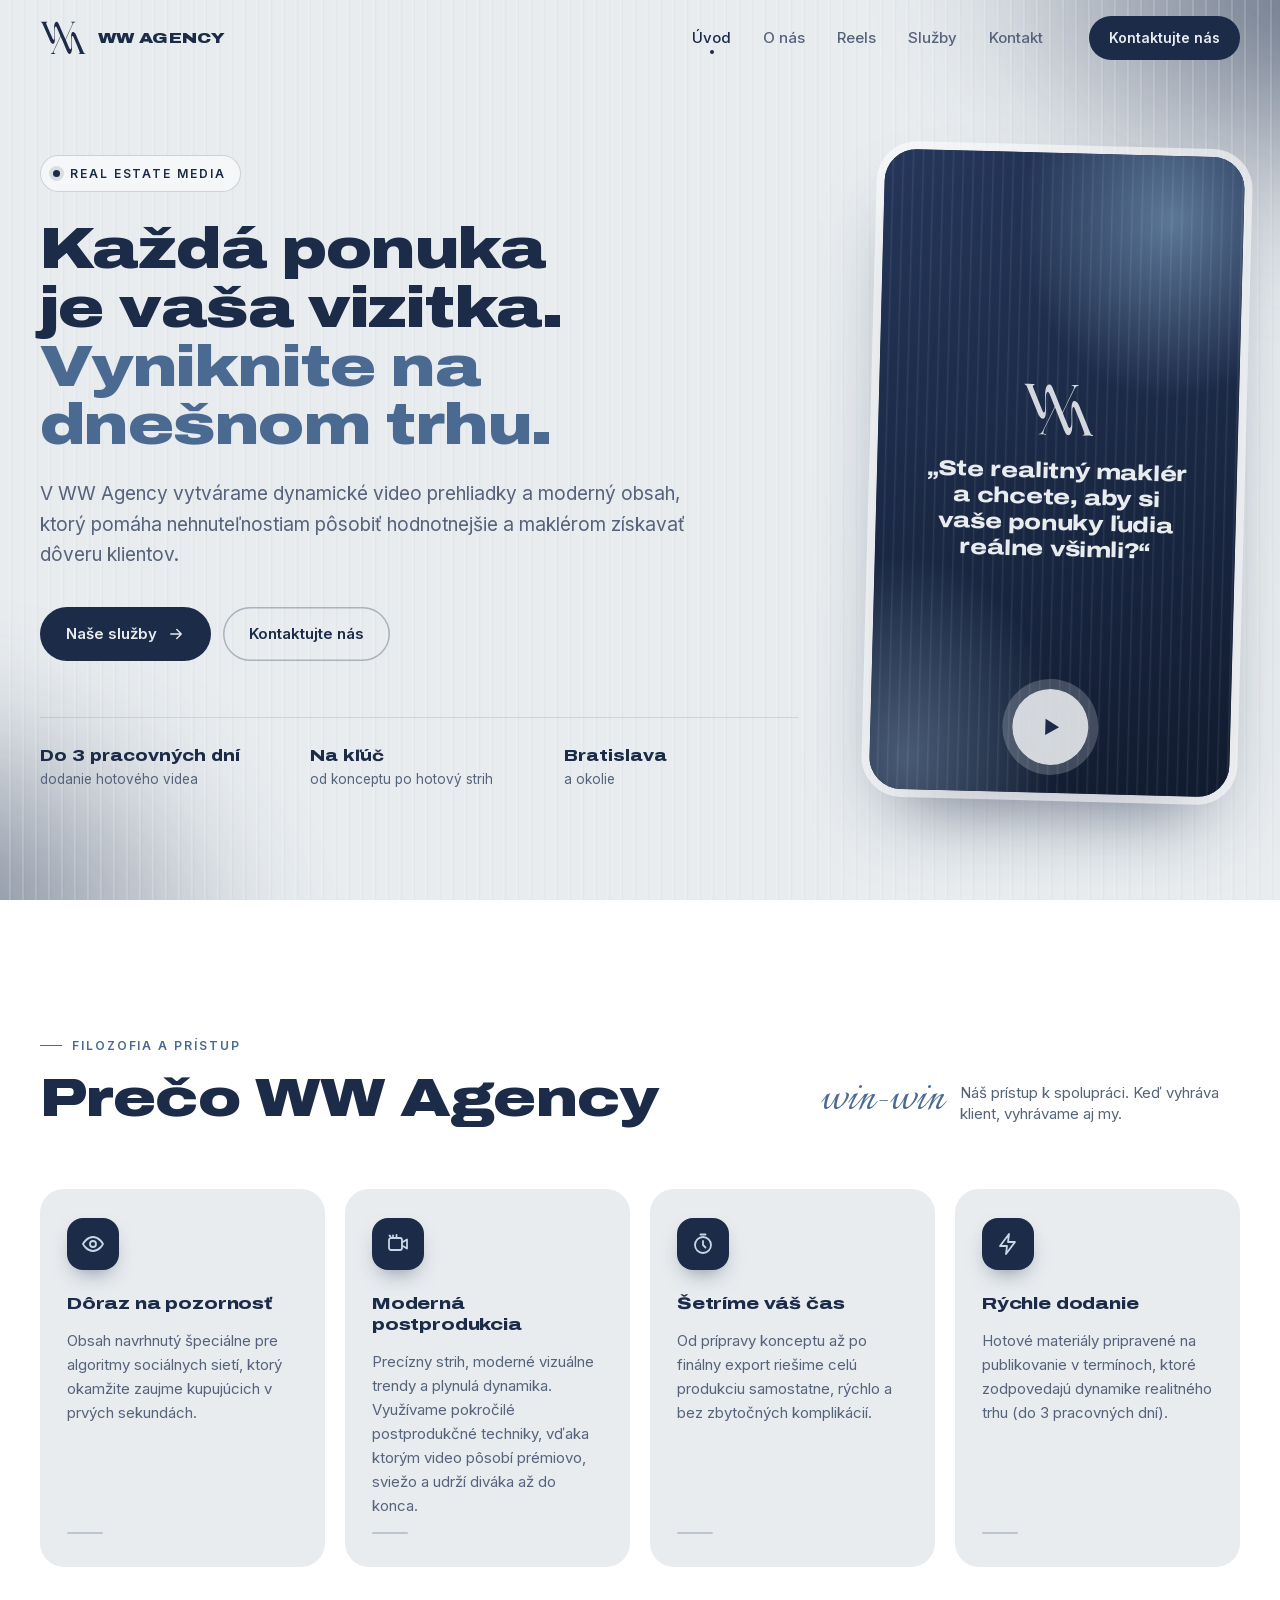
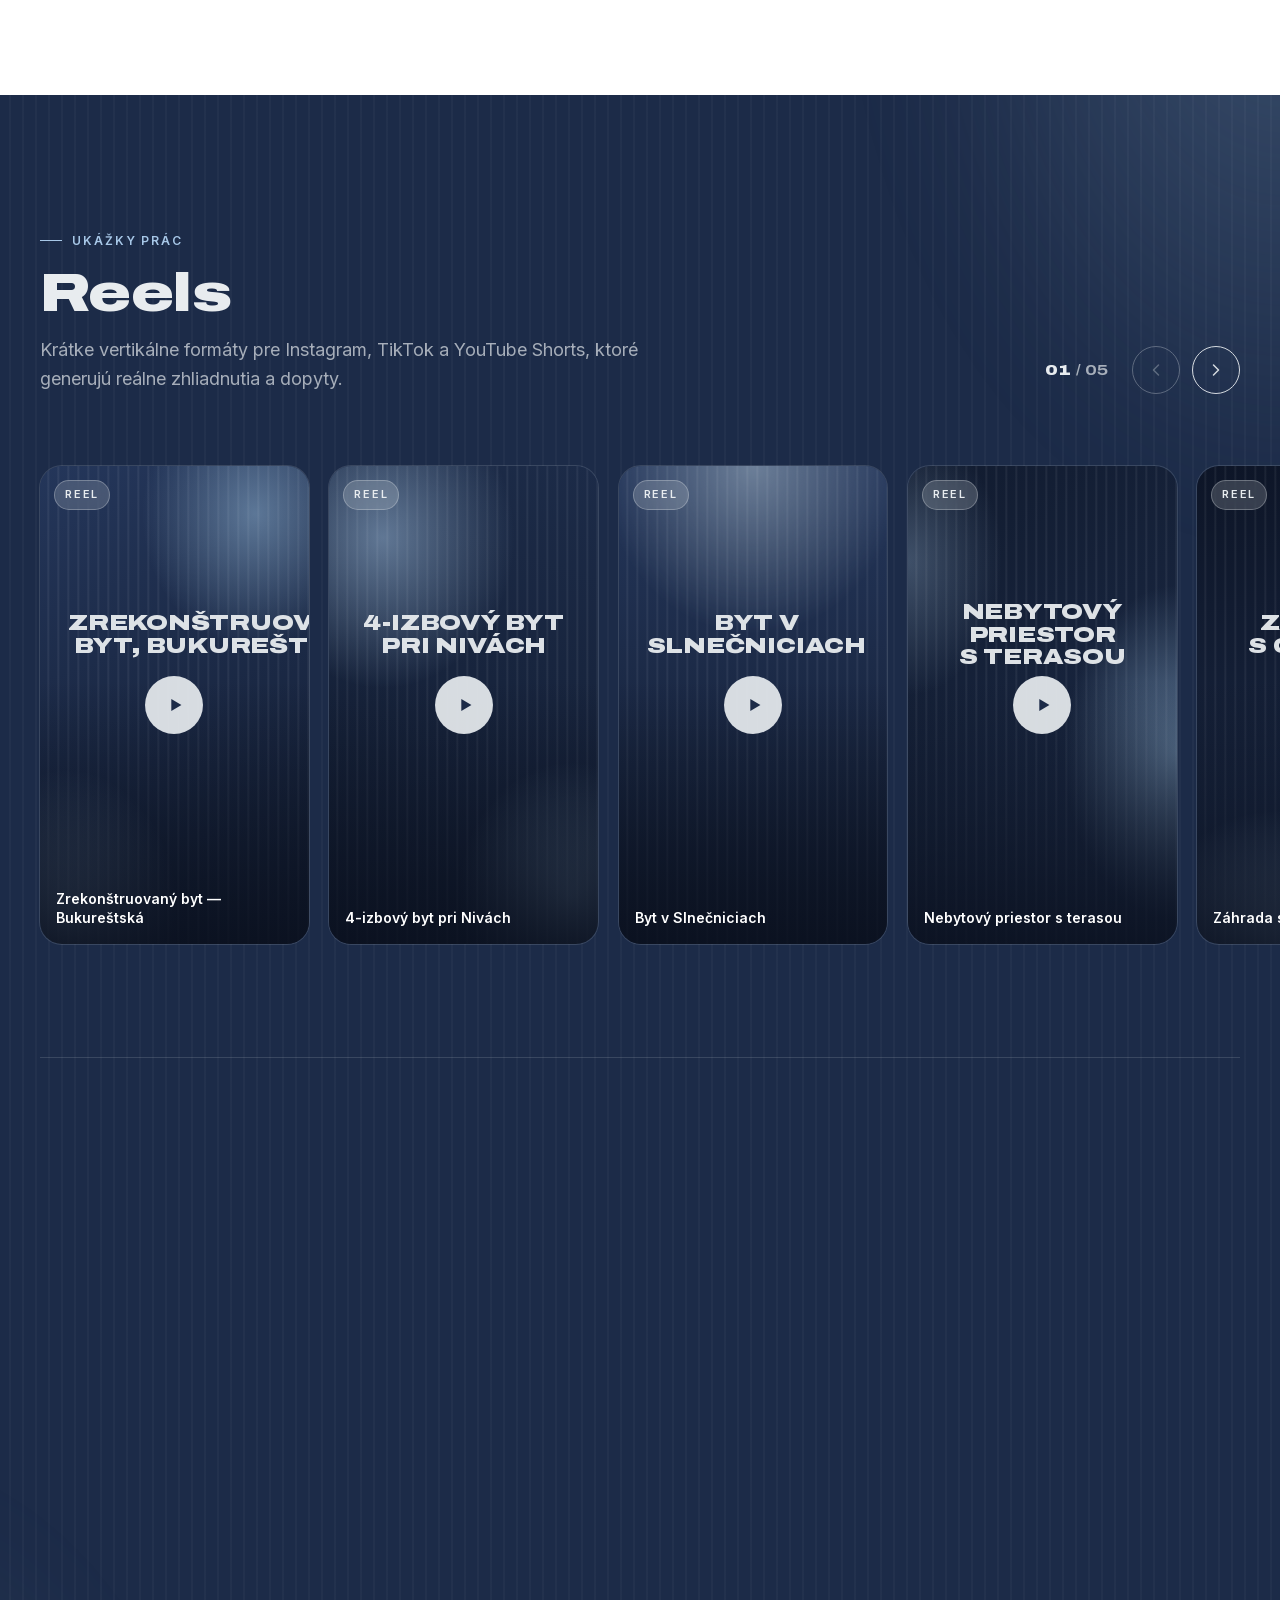
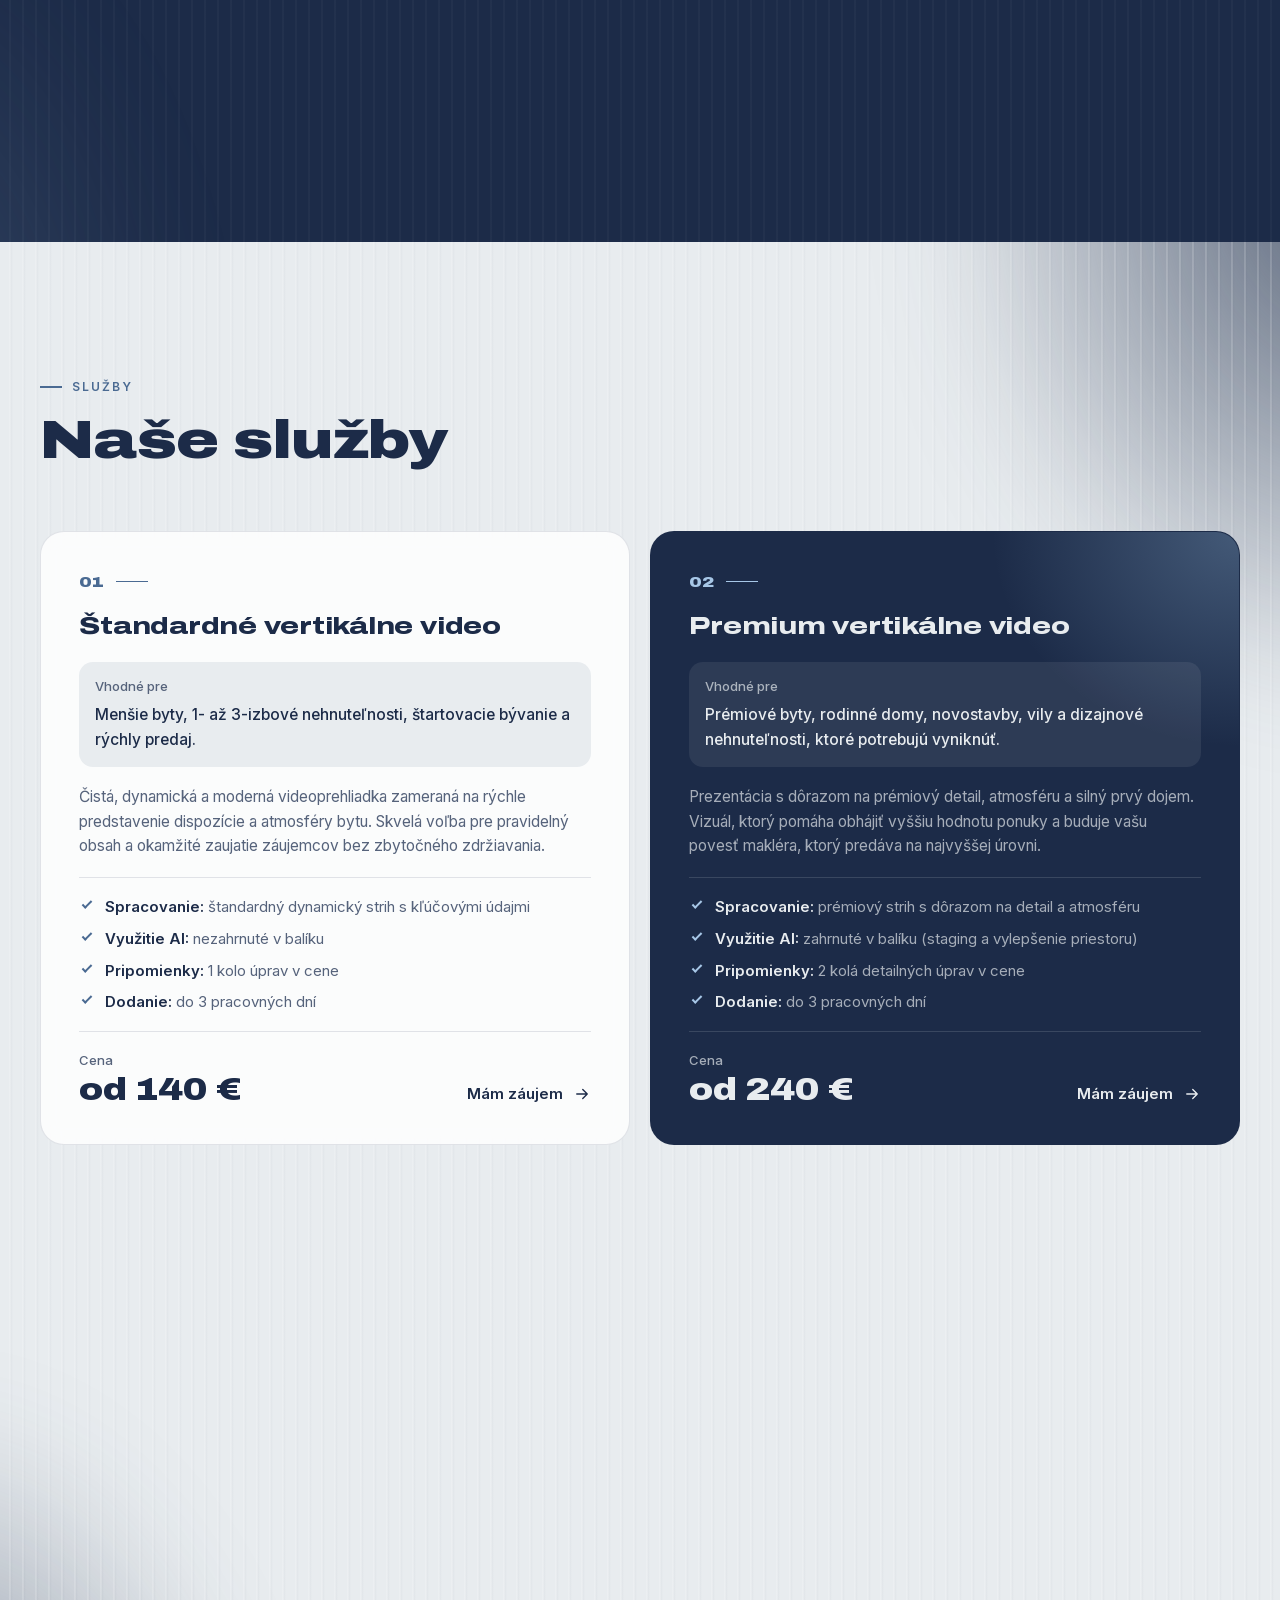
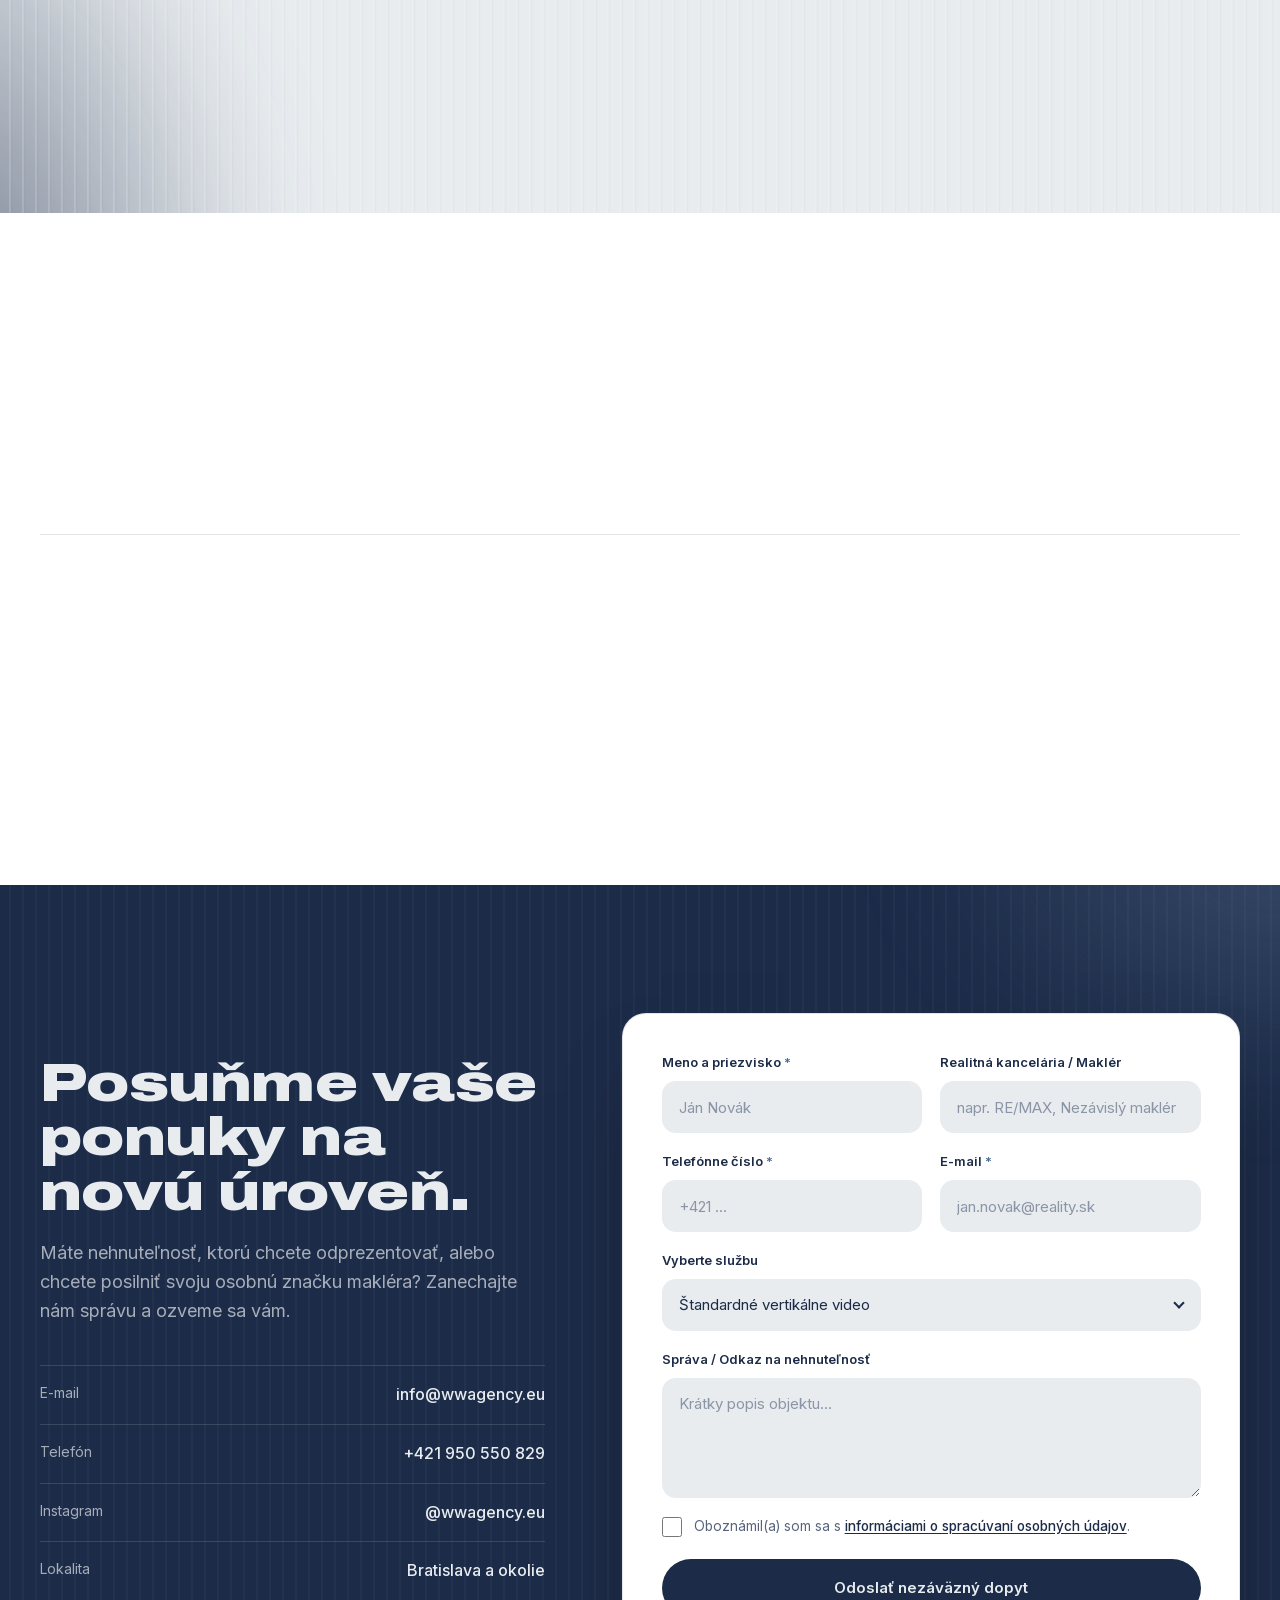
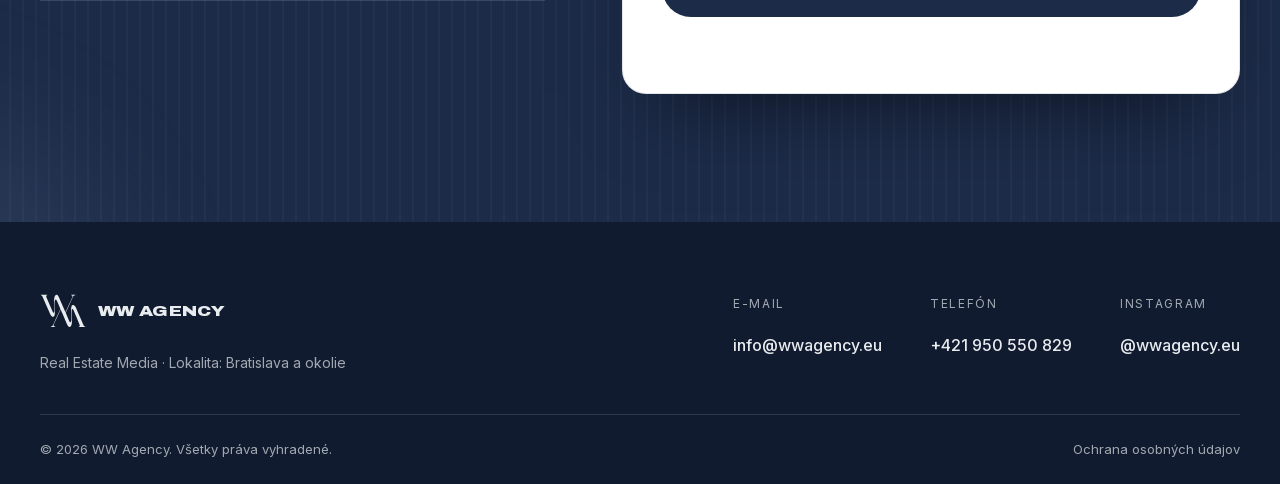
==== commit da1a9fef: "Update site: reels, video encoding, app icons and web manifest" ====
--- a/public/index.html
+++ b/public/index.html
@@ -3,20 +3,23 @@
 <head>
   <meta charset="utf-8">
   <meta name="viewport" content="width=device-width, initial-scale=1">
-  <title>WW Agency — video prehliadky a fotografie nehnuteľností | Bratislava</title>
-  <meta name="description" content="Dynamické vertikálne video prehliadky, Reels a profesionálna fotografia nehnuteľností pre realitných maklérov. Bratislava a okolie, dodanie do 72 hodín.">
+  <title>WW Agency</title>
+  <meta name="description" content="Dynamické vertikálne video prehliadky, Reels a profesionálna fotografia nehnuteľností pre realitných maklérov. Bratislava a okolie, dodanie do 3 pracovných dní.">
   <link rel="canonical" href="https://wwagency.eu/">
   <meta name="theme-color" content="#1C2B48">
 
   <meta property="og:type" content="website">
   <meta property="og:locale" content="sk_SK">
   <meta property="og:site_name" content="WW Agency">
-  <meta property="og:title" content="WW Agency — Real Estate Media">
+  <meta property="og:title" content="WW Agency">
   <meta property="og:description" content="Každá ponuka je vaša vizitka. Vyniknite na dnešnom trhu.">
   <meta property="og:url" content="https://wwagency.eu/">
   <!-- <meta property="og:image" content="https://wwagency.eu/assets/og-image.jpg"> -->
 
+  <link rel="icon" href="/favicon.ico" sizes="48x48">
   <link rel="icon" href="assets/favicon.svg" type="image/svg+xml">
+  <link rel="apple-touch-icon" href="apple-touch-icon.png">
+  <link rel="manifest" href="site.webmanifest">
 
   <link rel="preload" href="fonts/archivo-latin.woff2" as="font" type="font/woff2" crossorigin>
   <link rel="preload" href="fonts/inter-latin.woff2" as="font" type="font/woff2" crossorigin>
@@ -37,6 +40,9 @@
     "sameAs": ["https://www.instagram.com/wwagency.eu/"]
   }
   </script>
+  <script type="application/ld+json">
+  { "@context": "https://schema.org", "@type": "WebSite", "name": "WW Agency", "url": "https://wwagency.eu/" }
+  </script>
 </head>
 <body>
   <svg width="0" height="0" style="position:absolute" aria-hidden="true">
@@ -88,8 +94,8 @@
             <a class="btn btn--ghost" href="#kontakt">Kontaktujte nás</a>
           </div>
           <ul class="hero__facts reveal">
-            <li><strong>do 72 h</strong><span>dodanie hotového videa</span></li>
-            <li><strong>60–90 min</strong><span>natáčanie na lokácii</span></li>
+            <li><strong>Do 3 pracovných dní</strong><span>dodanie hotového videa</span></li>
+            <li><strong>Na kľúč</strong><span>od konceptu po hotový strih</span></li>
             <li><strong>Bratislava</strong><span>a okolie</span></li>
           </ul>
         </div>
@@ -122,7 +128,7 @@
             <span class="eyebrow reveal">Filozofia a prístup</span>
             <h2 class="h2 reveal">Prečo WW Agency</h2>
           </div>
-          <p class="why__motto reveal"><span class="script">win-win</span> WW znamená win-win. Keď vyhráva klient, vyhrávame aj my.</p>
+          <p class="why__motto reveal"><span class="script">win-win</span> Náš prístup k spolupráci. Keď vyhráva klient, vyhrávame aj my.</p>
         </div>
 
         <div class="why__grid">
@@ -138,7 +144,7 @@
               <svg viewBox="0 0 24 24"><rect x="3" y="6" width="13" height="12" rx="2"/><path d="M16 10.5l5-3v9l-5-3"/><path d="M7 3.5v1M10.5 3v1.5M3.5 3.5l1 1"/></svg>
             </span>
             <h3 class="h4">Moderná postprodukcia</h3>
-            <p>Plynulé cinematické prechody, čistá stabilizácia a pokročilé 3D textové efekty integrované priamo do priestoru.</p>
+            <p>Precízny strih, moderné vizuálne trendy a plynulá dynamika. Využívame pokročilé postprodukčné techniky, vďaka ktorým video pôsobí prémiovo, sviežo a udrží diváka až do konca.</p>
           </article>
           <article class="card why-card reveal">
             <span class="icon-tile" aria-hidden="true">
@@ -152,7 +158,7 @@
               <svg viewBox="0 0 24 24"><path d="M13 2 4 14h7l-1 8 9-12h-7z"/></svg>
             </span>
             <h3 class="h4">Rýchle dodanie</h3>
-            <p>Hotové materiály pripravené na publikovanie v termínoch, ktoré zodpovedajú dynamike realitného trhu <strong>(do&nbsp;72&nbsp;hodín)</strong>.</p>
+            <p>Hotové materiály pripravené na publikovanie v termínoch, ktoré zodpovedajú dynamike realitného trhu (do&nbsp;3&nbsp;pracovných dní).</p>
           </article>
         </div>
       </div>
@@ -179,52 +185,57 @@
         </div>
       </div>
 
-      <!-- Video: assets/reels/reel-N.mp4, náhľad: assets/reels/reel-N.jpg -->
+      <!-- Video: assets/reels/<nazov>.mp4 + náhľad <nazov>.jpg (720×1280) -->
       <div class="reels" data-reels>
         <ul class="reels__track" data-reel-track>
           <li class="reel">
-            <button class="reel__btn" type="button" data-video="assets/reels/reel-1.mp4" data-title="Byt s 3D textom v priestore">
-              <img class="reel__img media-img" src="assets/reels/reel-1.jpg" alt="" loading="lazy">
-              <span class="ph ph--dark ph--v1" aria-hidden="true"><span class="ph__title">3D text v&nbsp;priestore</span></span>
+            <button class="reel__btn" type="button" data-video="assets/reels/bukurestska.mp4" data-title="Zrekonštruovaný byt — Bukureštská">
+              <img class="reel__img media-img" src="assets/reels/bukurestska.jpg" alt="" loading="lazy" width="720" height="1280">
+              <video class="reel__preview" data-preview="assets/reels/previews/bukurestska.mp4" muted loop playsinline preload="none" aria-hidden="true" tabindex="-1"></video>
+              <span class="ph ph--dark ph--v1" aria-hidden="true"><span class="ph__title">Zrekonštruovaný byt, Bukureštská</span></span>
               <span class="reel__badge">Reel</span>
               <span class="reel__play" aria-hidden="true"><svg viewBox="0 0 24 24"><path d="M8 5.5v13l11-6.5z"/></svg></span>
-              <span class="reel__title">Byt s 3D textom v priestore</span>
+              <span class="reel__title">Zrekonštruovaný byt — Bukureštská</span>
             </button>
           </li>
           <li class="reel">
-            <button class="reel__btn" type="button" data-video="assets/reels/reel-2.mp4" data-title="Dynamická prehliadka rodinného domu">
-              <img class="reel__img media-img" src="assets/reels/reel-2.jpg" alt="" loading="lazy">
-              <span class="ph ph--dark ph--v2" aria-hidden="true"><span class="ph__title">Rodinný dom</span></span>
+            <button class="reel__btn" type="button" data-video="assets/reels/nivy.mp4" data-title="4-izbový byt pri Nivách">
+              <img class="reel__img media-img" src="assets/reels/nivy.jpg" alt="" loading="lazy" width="720" height="1280">
+              <video class="reel__preview" data-preview="assets/reels/previews/nivy.mp4" muted loop playsinline preload="none" aria-hidden="true" tabindex="-1"></video>
+              <span class="ph ph--dark ph--v2" aria-hidden="true"><span class="ph__title">4-izbový byt pri Nivách</span></span>
               <span class="reel__badge">Reel</span>
               <span class="reel__play" aria-hidden="true"><svg viewBox="0 0 24 24"><path d="M8 5.5v13l11-6.5z"/></svg></span>
-              <span class="reel__title">Dynamická prehliadka rodinného domu</span>
+              <span class="reel__title">4-izbový byt pri Nivách</span>
             </button>
           </li>
           <li class="reel">
-            <button class="reel__btn" type="button" data-video="assets/reels/reel-3.mp4" data-title="Osobná prezentácia makléra na lokácii">
-              <img class="reel__img media-img" src="assets/reels/reel-3.jpg" alt="" loading="lazy">
-              <span class="ph ph--dark ph--v3" aria-hidden="true"><span class="ph__title">Maklér na lokácii</span></span>
+            <button class="reel__btn" type="button" data-video="assets/reels/slnecnice.mp4" data-title="Byt v Slnečniciach">
+              <img class="reel__img media-img" src="assets/reels/slnecnice.jpg" alt="" loading="lazy" width="720" height="1280">
+              <video class="reel__preview" data-preview="assets/reels/previews/slnecnice.mp4" muted loop playsinline preload="none" aria-hidden="true" tabindex="-1"></video>
+              <span class="ph ph--dark ph--v3" aria-hidden="true"><span class="ph__title">Byt v Slnečniciach</span></span>
               <span class="reel__badge">Reel</span>
               <span class="reel__play" aria-hidden="true"><svg viewBox="0 0 24 24"><path d="M8 5.5v13l11-6.5z"/></svg></span>
-              <span class="reel__title">Osobná prezentácia makléra na lokácii</span>
+              <span class="reel__title">Byt v Slnečniciach</span>
             </button>
           </li>
           <li class="reel">
-            <button class="reel__btn" type="button" data-video="assets/reels/reel-4.mp4" data-title="Dizajnový 2-izbový byt v novostavbe">
-              <img class="reel__img media-img" src="assets/reels/reel-4.jpg" alt="" loading="lazy">
-              <span class="ph ph--dark ph--v4" aria-hidden="true"><span class="ph__title">2-izbový byt</span></span>
+            <button class="reel__btn" type="button" data-video="assets/reels/nebytovy-priestor.mp4" data-title="Nebytový priestor s terasou">
+              <img class="reel__img media-img" src="assets/reels/nebytovy-priestor.jpg" alt="" loading="lazy" width="720" height="1280">
+              <video class="reel__preview" data-preview="assets/reels/previews/nebytovy-priestor.mp4" muted loop playsinline preload="none" aria-hidden="true" tabindex="-1"></video>
+              <span class="ph ph--dark ph--v4" aria-hidden="true"><span class="ph__title">Nebytový priestor s terasou</span></span>
               <span class="reel__badge">Reel</span>
               <span class="reel__play" aria-hidden="true"><svg viewBox="0 0 24 24"><path d="M8 5.5v13l11-6.5z"/></svg></span>
-              <span class="reel__title">Dizajnový 2-izbový byt v novostavbe</span>
+              <span class="reel__title">Nebytový priestor s terasou</span>
             </button>
           </li>
           <li class="reel">
-            <button class="reel__btn" type="button" data-video="assets/reels/reel-5.mp4" data-title="Exkluzívny penthouse — večerná atmosféra">
-              <img class="reel__img media-img" src="assets/reels/reel-5.jpg" alt="" loading="lazy">
-              <span class="ph ph--dark ph--v5" aria-hidden="true"><span class="ph__title">Penthouse</span></span>
+            <button class="reel__btn" type="button" data-video="assets/reels/zahradka.mp4" data-title="Záhrada s chatkou">
+              <img class="reel__img media-img" src="assets/reels/zahradka.jpg" alt="" loading="lazy" width="720" height="1280">
+              <video class="reel__preview" data-preview="assets/reels/previews/zahradka.mp4" muted loop playsinline preload="none" aria-hidden="true" tabindex="-1"></video>
+              <span class="ph ph--dark ph--v5" aria-hidden="true"><span class="ph__title">Záhrada s chatkou</span></span>
               <span class="reel__badge">Reel</span>
               <span class="reel__play" aria-hidden="true"><svg viewBox="0 0 24 24"><path d="M8 5.5v13l11-6.5z"/></svg></span>
-              <span class="reel__title">Exkluzívny penthouse — večerná atmosféra</span>
+              <span class="reel__title">Záhrada s chatkou</span>
             </button>
           </li>
         </ul>
@@ -295,11 +306,19 @@
               <h3 class="h3">Štandardné vertikálne video</h3>
             </div>
             <p class="service__fit"><span>Vhodné pre</span> Menšie byty, 1- až 3-izbové nehnuteľnosti, štartovacie bývanie a rýchly predaj.</p>
-            <p>Svieža, plynulá a moderná video prehliadka vo vertikálnom formáte. Zameriavame sa na čisté zábery, prirodzené svetlo a dynamický strih, ktorý priestor ukáže prehľadne a bez zbytočného naťahovania. Skvelá voľba pre pravidelný obsah a rýchle zaujatie záujemcov na sociálnych sieťach (Reels / Shorts / TikTok).</p>
-            <p class="service__result"><span>Výsledok</span> Jasná, profesionálna prezentácia, ktorá pôsobí podstatne lepšie ako bežné video z telefónu.</p>
-            <a class="service__cta" href="#kontakt" data-service="Štandardné vertikálne video">Mám záujem
-              <svg viewBox="0 0 24 24" aria-hidden="true"><path d="M5 12h14M13 6l6 6-6 6"/></svg>
-            </a>
+            <p>Čistá, dynamická a moderná videoprehliadka zameraná na rýchle predstavenie dispozície a atmosféry bytu. Skvelá voľba pre pravidelný obsah a okamžité zaujatie záujemcov bez zbytočného zdržiavania.</p>
+            <ul class="service__terms">
+              <li><b>Spracovanie:</b> štandardný dynamický strih s kľúčovými údajmi</li>
+              <li><b>Využitie AI:</b> nezahrnuté v balíku</li>
+              <li><b>Pripomienky:</b> 1 kolo úprav v cene</li>
+              <li><b>Dodanie:</b> do 3 pracovných dní</li>
+            </ul>
+            <div class="service__foot">
+              <p class="service__price"><span>Cena</span> od 140&nbsp;€</p>
+              <a class="service__cta" href="#kontakt" data-service="Štandardné vertikálne video">Mám záujem
+                <svg viewBox="0 0 24 24" aria-hidden="true"><path d="M5 12h14M13 6l6 6-6 6"/></svg>
+              </a>
+            </div>
           </article>
 
           <article class="card service service--featured reveal">
@@ -308,11 +327,19 @@
               <h3 class="h3">Premium vertikálne video</h3>
             </div>
             <p class="service__fit"><span>Vhodné pre</span> Prémiové byty, rodinné domy, novostavby, vily a dizajnové nehnuteľnosti, ktoré potrebujú vyniknúť.</p>
-            <p>Prezentácia novej generácie pre objekty, kde rozhoduje atmosféra, detail a silný prvý dojem. Kladieme dôraz na precíznu filmovú kompozíciu, prácu so svetlom a pokročilú postprodukciu, ktorá prirodzene zvýrazní architektúru aj hodnotné materiály. Výsledkom nie je len obyčajná prehliadka izieb, ale ucelený vizuálny zážitok, ktorý v divákovi vyvolá emóciu a pocit prémiového bývania.</p>
-            <p class="service__result"><span>Výsledok</span> Vizuál, ktorý okamžite zvyšuje vnímanú hodnotu samotnej nehnuteľnosti a posilňuje vašu povesť makléra, ktorý predáva na najvyššej úrovni.</p>
-            <a class="service__cta" href="#kontakt" data-service="Premium vertikálne video s 3D efektmi">Mám záujem
-              <svg viewBox="0 0 24 24" aria-hidden="true"><path d="M5 12h14M13 6l6 6-6 6"/></svg>
-            </a>
+            <p>Prezentácia s dôrazom na prémiový detail, atmosféru a silný prvý dojem. Vizuál, ktorý pomáha obhájiť vyššiu hodnotu ponuky a buduje vašu povesť makléra, ktorý predáva na najvyššej úrovni.</p>
+            <ul class="service__terms">
+              <li><b>Spracovanie:</b> prémiový strih s dôrazom na detail a atmosféru</li>
+              <li><b>Využitie AI:</b> zahrnuté v balíku (staging a vylepšenie priestoru)</li>
+              <li><b>Pripomienky:</b> 2 kolá detailných úprav v cene</li>
+              <li><b>Dodanie:</b> do 3 pracovných dní</li>
+            </ul>
+            <div class="service__foot">
+              <p class="service__price"><span>Cena</span> od 240&nbsp;€</p>
+              <a class="service__cta" href="#kontakt" data-service="Premium vertikálne video s 3D efektmi">Mám záujem
+                <svg viewBox="0 0 24 24" aria-hidden="true"><path d="M5 12h14M13 6l6 6-6 6"/></svg>
+              </a>
+            </div>
           </article>
 
           <article class="card service reveal">
@@ -320,10 +347,19 @@
               <span class="service__num">03</span>
               <h3 class="h3">Profesionálna fotografia nehnuteľností</h3>
             </div>
-            <p>Prvý kontakt záujemcu s vašou ponukou prebieha cez fotografie. Dbáme na čisté línie, prirodzené svetlo a reálne farby, vďaka ktorým priestor pôsobí vzdušne, priestranne a lákavo. Zábery cielene vyzdvihujú prednosti dispozície, zastavia pozornosť pri scrollovaní na inzertných portáloch a motivujú záujemcov dohodnúť si osobnú obhliadku.</p>
-            <a class="service__cta" href="#kontakt" data-service="Profesionálna fotografia">Mám záujem
-              <svg viewBox="0 0 24 24" aria-hidden="true"><path d="M5 12h14M13 6l6 6-6 6"/></svg>
-            </a>
+            <p>Prvý kontakt záujemcu s ponukou prebieha cez fotografie na portáloch. Kladieme dôraz na čisté línie, prirodzené denné svetlo a reálne farby, vďaka ktorým pôsobí priestor vzdušne, priestranne a lákavo.</p>
+            <ul class="service__terms">
+              <li><b>Spracovanie:</b> precízna retuš, práca so svetlom a verné farby</li>
+              <li><b>Výstup:</b> kompletná séria záberov interiéru, exteriéru a detailov</li>
+              <li>Pripravené priamo pre inzertné portály a web</li>
+              <li><b>Dodanie:</b> do 2 pracovných dní</li>
+            </ul>
+            <div class="service__foot">
+              <p class="service__price"><span>Cena</span> od 90&nbsp;€</p>
+              <a class="service__cta" href="#kontakt" data-service="Profesionálna fotografia">Mám záujem
+                <svg viewBox="0 0 24 24" aria-hidden="true"><path d="M5 12h14M13 6l6 6-6 6"/></svg>
+              </a>
+            </div>
           </article>
 
           <article class="card service reveal">
@@ -331,10 +367,18 @@
               <span class="service__num">04</span>
               <h3 class="h3">Osobná prezentácia a branding makléra</h3>
             </div>
-            <p>Ľudia nekupujú nehnuteľnosti len na základe parametrov, ale vyberajú si človeka, ktorému dôverujú. Vytvárame promo videá a moderné expertné Reels, ktoré zrozumiteľne ukazujú vaše skúsenosti, výsledky a profesionálny prístup k práci. Pomôžeme vám s témami, štruktúrou aj prirodzeným vystupovaním pred kamerou tak, aby si vás majitelia zapamätali a sami vás oslovovali s predajom.</p>
-            <a class="service__cta" href="#kontakt" data-service="Osobná prezentácia makléra">Mám záujem
-              <svg viewBox="0 0 24 24" aria-hidden="true"><path d="M5 12h14M13 6l6 6-6 6"/></svg>
-            </a>
+            <p>Klienti si vyberajú makléra, ktorému dôverujú a rozumejú jeho hodnotám. Tvoríme prezentačné a expertné videá, v ktorých jasne predstavíte svoj prístup k práci, rozsah služieb a výhody spolupráce práve s vami.</p>
+            <ul class="service__terms">
+              <li><b>Príprava:</b> pomoc s témami, štruktúrou reči a scenárom predstavenia</li>
+              <li><b>Spracovanie:</b> moderný strih s grafikou ladiacou k vašej značke</li>
+              <li><b>Dodanie:</b> do 3 pracovných dní</li>
+            </ul>
+            <div class="service__foot">
+              <p class="service__price"><span>Cena</span> od 190&nbsp;€</p>
+              <a class="service__cta" href="#kontakt" data-service="Osobná prezentácia makléra">Mám záujem
+                <svg viewBox="0 0 24 24" aria-hidden="true"><path d="M5 12h14M13 6l6 6-6 6"/></svg>
+              </a>
+            </div>
           </article>
         </div>
       </div>
@@ -357,14 +401,12 @@
           <li class="step reveal">
             <span class="step__num">02</span>
             <h3 class="h4">Rýchle natáčanie na lokácii</h3>
-            <p>Na mieste pracujeme samostatne a efektívne s profesionálnou technikou. Bežné natáčanie trvá približne 60–90 minút.</p>
-            <span class="chip">60–90 min</span>
+            <p>Na lokáciu prichádzame pripravení s jasnou predstavou o záberoch. Ak stojíte pred kamerou, prevedieme vás celým procesom, pomôžeme s prejavom a postaráme sa o to, aby ste pôsobili prirodzene a sebavedomo.</p>
           </li>
           <li class="step reveal">
             <span class="step__num">03</span>
             <h3 class="h4">Dodanie hotových výstupov</h3>
-            <p>Do 72 hodín vám odošleme hotové video pripravené na okamžité zverejnenie na sociálnych sieťach a inzertných portáloch.</p>
-            <span class="chip">do 72 h</span>
+            <p>Do 3 pracovných dní vám odošleme hotové video pripravené na okamžité zverejnenie na sociálnych sieťach a inzertných portáloch.</p>
           </li>
         </ol>
       </div>
--- a/public/css/style.css
+++ b/public/css/style.css
@@ -237,12 +237,12 @@
 .hero__lead { margin-top: 24px; font-size: clamp(1.02rem, 0.95rem + 0.3vw, 1.2rem); color: var(--muted); max-width: 54ch; }
 .hero__actions { margin-top: 36px; display: flex; flex-wrap: wrap; gap: 12px; }
 .hero__facts {
-  margin-top: clamp(40px, 5vw, 56px); padding-top: 24px; border-top: 1px solid var(--line);
-  display: grid; grid-template-columns: repeat(3, auto); justify-content: start; gap: 12px clamp(24px, 4vw, 56px);
-}
-.hero__facts li { display: flex; flex-direction: column; }
-.hero__facts strong { font-family: var(--font-display); font-stretch: 125%; font-weight: 900; font-size: 1.15rem; }
-.hero__facts span { font-size: 14px; color: var(--muted); }
+  margin-top: clamp(40px, 5vw, 56px); padding-top: 28px; border-top: 1px solid var(--line);
+  display: grid; grid-template-columns: repeat(3, auto); justify-content: start; gap: 16px clamp(36px, 5.5vw, 80px);
+}
+.hero__facts li { display: flex; flex-direction: column; gap: 4px; }
+.hero__facts strong { font-family: var(--font-display); font-stretch: 125%; font-weight: 800; font-size: 0.98rem; line-height: 1.25; }
+.hero__facts span { font-size: 13.5px; color: var(--muted); }
 
 .hero__media { display: flex; justify-content: center; }
 .phone-frame {
@@ -254,8 +254,8 @@
   transition: transform 0.6s var(--ease);
 }
 .phone-frame:hover { transform: rotate(0deg); }
-.phone-frame__video { position: absolute; inset: 0; width: 100%; height: 100%; object-fit: cover; z-index: 1; }
-.phone-frame.is-missing .phone-frame__video { display: none; }
+.phone-frame__video { position: absolute; inset: 0; width: 100%; height: 100%; object-fit: cover; z-index: 1; opacity: 0; visibility: hidden; transition: opacity 0.4s; }
+.phone-frame.is-ready .phone-frame__video { opacity: 1; visibility: visible; }
 .phone-frame__placeholder { z-index: 0; }
 
 .play-btn {
@@ -272,7 +272,7 @@
 .phone-frame.is-playing:hover .play-btn, .phone-frame.is-playing .play-btn:focus-visible { opacity: 1; }
 .phone-frame.is-playing .play-btn .i-play { display: none; }
 .phone-frame.is-playing .play-btn .i-pause { display: block; }
-.phone-frame.is-missing .play-btn { top: auto; bottom: 28px; margin-top: 0; }
+.phone-frame:not(.has-video) .play-btn { top: auto; bottom: 28px; margin-top: 0; pointer-events: none; }
 
 .sound-btn {
   position: absolute; z-index: 3; right: 14px; top: 14px;
@@ -286,11 +286,11 @@
 .sound-btn .i-on { display: none; }
 .sound-btn[aria-pressed="true"] .i-on { display: block; }
 .sound-btn[aria-pressed="true"] .i-off { display: none; }
-.phone-frame.is-missing .sound-btn { display: none; }
+.phone-frame:not(.has-video) .sound-btn { display: none; }
 
 /* ---------- placeholders (until real media is added) ---------- */
 .ph {
-  position: absolute; inset: 0; display: grid; place-items: center; align-content: center; gap: 22px;
+  position: absolute; inset: 0; z-index: 0; display: grid; place-items: center; align-content: center; gap: 22px;
   padding: 28px; text-align: center; overflow: hidden;
 }
 .ph::after {
@@ -390,6 +390,14 @@
 .reel__btn:hover .reel__play { transform: scale(1.1); }
 .reel__title { position: absolute; z-index: 3; left: 16px; right: 16px; bottom: 16px; font-size: 14px; font-weight: 600; line-height: 1.35; color: var(--white); }
 
+/* silent preview loop on top of the cover (only while the card is on screen) */
+.reel__preview {
+  position: absolute; inset: 0; z-index: 1; width: 100%; height: 100%; object-fit: cover; pointer-events: none;
+  opacity: 0; transition: transform 0.8s var(--ease);
+}
+.reel.is-previewing .reel__preview { opacity: 1; }
+.reel__btn:hover .reel__preview { transform: scale(1.05); }
+
 /* ---------- works: photos ---------- */
 .photos { margin-top: clamp(56px, 7vw, 96px); padding-top: clamp(40px, 5vw, 64px); border-top: 1px solid var(--line-dark); }
 .photos__head { display: flex; flex-wrap: wrap; align-items: flex-end; justify-content: space-between; gap: 12px 48px; margin-bottom: 32px; }
@@ -420,14 +428,36 @@
 .service__top { display: flex; flex-direction: column; gap: 18px; margin-bottom: 4px; }
 .service__num { font-weight: 900; font-size: 15px; color: var(--blue-600); }
 .service__num::after { content: ""; display: inline-block; width: 32px; height: 1.5px; margin: 0 0 4px 12px; background: currentColor; vertical-align: middle; }
-/* "Vhodné pre" box + "Výsledok" with a left rule */
-.service .service__fit, .service .service__result { color: var(--navy); font-weight: 500; }
-.service__fit span, .service__result span { display: block; margin-bottom: 6px; font-size: 13px; font-weight: 500; color: var(--muted); }
+/* "Vhodné pre" box */
+.service .service__fit { color: var(--navy); font-weight: 500; }
+.service__fit span { display: block; margin-bottom: 6px; font-size: 13px; font-weight: 500; color: var(--muted); }
 .service__fit { padding: 14px 16px; border-radius: var(--radius-sm); background: var(--mist); }
-.service__result { padding-left: 16px; border-left: 2px solid var(--navy); }
+
+/* package terms */
+.service__terms { display: grid; gap: 10px; padding-top: 18px; border-top: 1px solid var(--line); }
+.service__terms li { position: relative; padding-left: 26px; font-size: 15px; line-height: 1.45; color: var(--muted); }
+.service__terms li::before {
+  content: ""; position: absolute; left: 3px; top: 5px; width: 10px; height: 5px;
+  border-left: 2px solid var(--blue-600); border-bottom: 2px solid var(--blue-600); transform: rotate(-45deg);
+}
+.service__terms b { font-weight: 600; color: var(--navy); }
+
+/* price + CTA */
+.service__foot {
+  margin-top: auto; padding-top: 22px; border-top: 1px solid var(--line);
+  display: flex; flex-wrap: wrap; align-items: flex-end; justify-content: space-between; gap: 16px 24px;
+}
+.service .service__price {
+  font-family: var(--font-display); font-stretch: 125%; font-weight: 900; font-size: clamp(1.5rem, 1.2rem + 0.9vw, 1.9rem);
+  line-height: 1; color: var(--navy);
+}
+.service__price span {
+  display: block; margin-bottom: 8px;
+  font-family: var(--font-body); font-stretch: 100%; font-size: 13px; font-weight: 500; color: var(--muted);
+}
 .service__cta {
-  margin-top: auto; align-self: flex-start; display: inline-flex; align-items: center; gap: 10px;
-  padding-top: 8px; font-weight: 600; font-size: 15px; color: var(--navy);
+  display: inline-flex; align-items: center; gap: 10px;
+  font-weight: 600; font-size: 15px; color: var(--navy);
 }
 .service__cta svg { width: 18px; height: 18px; transition: transform 0.35s var(--ease); }
 .service__cta:hover svg { transform: translateX(4px); }
@@ -439,11 +469,12 @@
 }
 .service--featured p { color: var(--on-dark-muted); }
 .service--featured .service__num { color: var(--blue-200); }
-.service--featured .service__fit, .service--featured .service__result { color: var(--mist); }
-.service--featured .service__fit { background: rgba(232, 236, 239, 0.08); }
-.service--featured .service__result { border-color: var(--blue-200); }
-.service--featured .service__fit span, .service--featured .service__result span { color: var(--on-dark-muted); }
-.service--featured .service__cta { color: var(--mist); }
+.service--featured .service__fit { color: var(--mist); background: rgba(232, 236, 239, 0.08); }
+.service--featured .service__fit span, .service--featured .service__price span { color: var(--on-dark-muted); }
+.service--featured .service__terms, .service--featured .service__foot { border-color: var(--line-dark); }
+.service--featured .service__terms li { color: var(--on-dark-muted); }
+.service--featured .service__terms li::before { border-color: var(--blue-200); }
+.service--featured .service__terms b, .service--featured .service__price, .service--featured .service__cta { color: var(--mist); }
 
 /* ---------- process ---------- */
 .process { background: var(--white); }
@@ -579,6 +610,8 @@
 .modal__nav[hidden] { display: none; }
 .modal .round-btn { color: var(--mist); }
 
+html.is-locked, html.is-locked body { overflow: hidden; }
+
 /* ---------- reveal ---------- */
 .js .reveal { opacity: 0; transform: translateY(22px); transition: opacity 0.8s var(--ease), transform 0.8s var(--ease); }
 .js .reveal.is-visible { opacity: 1; transform: none; }
@@ -600,6 +633,7 @@
     display: flex; flex-direction: column; justify-content: space-between; gap: 32px;
     padding: 24px var(--gutter) calc(32px + env(safe-area-inset-bottom));
     background: var(--mist);
+    overflow-y: auto; overscroll-behavior: contain; -webkit-overflow-scrolling: touch;
     opacity: 0; visibility: hidden; transform: translateY(-8px);
     transition: opacity 0.3s, transform 0.4s var(--ease), visibility 0.3s;
   }
@@ -614,6 +648,30 @@
   .nav__cta-mobile { display: inline-flex; width: 100%; }
   .header.menu-open { background: var(--mist); box-shadow: 0 1px 0 var(--line); }
 
+  /* Phones/tablets: no blur effects.
+     - backdrop-filter on the fixed header makes it the containing block of the fixed menu panel,
+       so the panel collapsed to the header's height (transparent menu, page locked);
+     - live blur (header, service cards) and the big blurred blobs are what made scrolling choppy. */
+  .header { transition: background-color 0.3s, box-shadow 0.3s; }
+  .header.is-scrolled { background: rgba(232, 236, 239, 0.97); backdrop-filter: none; -webkit-backdrop-filter: none; }
+  .header.menu-open { background: var(--mist); }
+  .service { backdrop-filter: none; -webkit-backdrop-filter: none; }
+  .service:not(.service--featured) { background: rgba(255, 255, 255, 0.95); }
+  .section--glass::before, .section--dark::before { filter: none; inset: 0; }
+  .section--glass::before {
+    background:
+      radial-gradient(circle 300px at 100% 0, rgba(28, 43, 72, 0.38), rgba(28, 43, 72, 0.12) 45%, transparent 72%),
+      radial-gradient(circle 260px at 0 100%, rgba(28, 43, 72, 0.3), rgba(28, 43, 72, 0.08) 45%, transparent 72%);
+  }
+  .section--dark::before {
+    background:
+      radial-gradient(circle 320px at 100% 0, rgba(142, 177, 209, 0.24), transparent 72%),
+      radial-gradient(circle 280px at 0 100%, rgba(167, 199, 231, 0.14), transparent 72%);
+  }
+  .badge, .reel__badge, .sound-btn { backdrop-filter: none; -webkit-backdrop-filter: none; }
+  .badge { background: rgba(255, 255, 255, 0.75); }
+  .reel__badge { background: rgba(17, 27, 47, 0.45); }
+
   .hero { min-height: 0; }
   .hero__grid { grid-template-columns: 1fr; }
   .hero__media { order: 0; }
@@ -633,7 +691,8 @@
   .why__grid { grid-template-columns: 1fr; }
   .hide-sm { display: none; }
   .why__motto .script { font-size: 2.8rem; }
-  .hero__facts { grid-template-columns: repeat(2, auto); }
+  .hero__facts { grid-template-columns: 1fr; gap: 14px; }
+  .hero__facts strong { font-size: 0.98rem; }
   .hero__actions .btn { flex: 1 1 auto; }
   .phone-frame { width: min(100%, 300px); }
 
